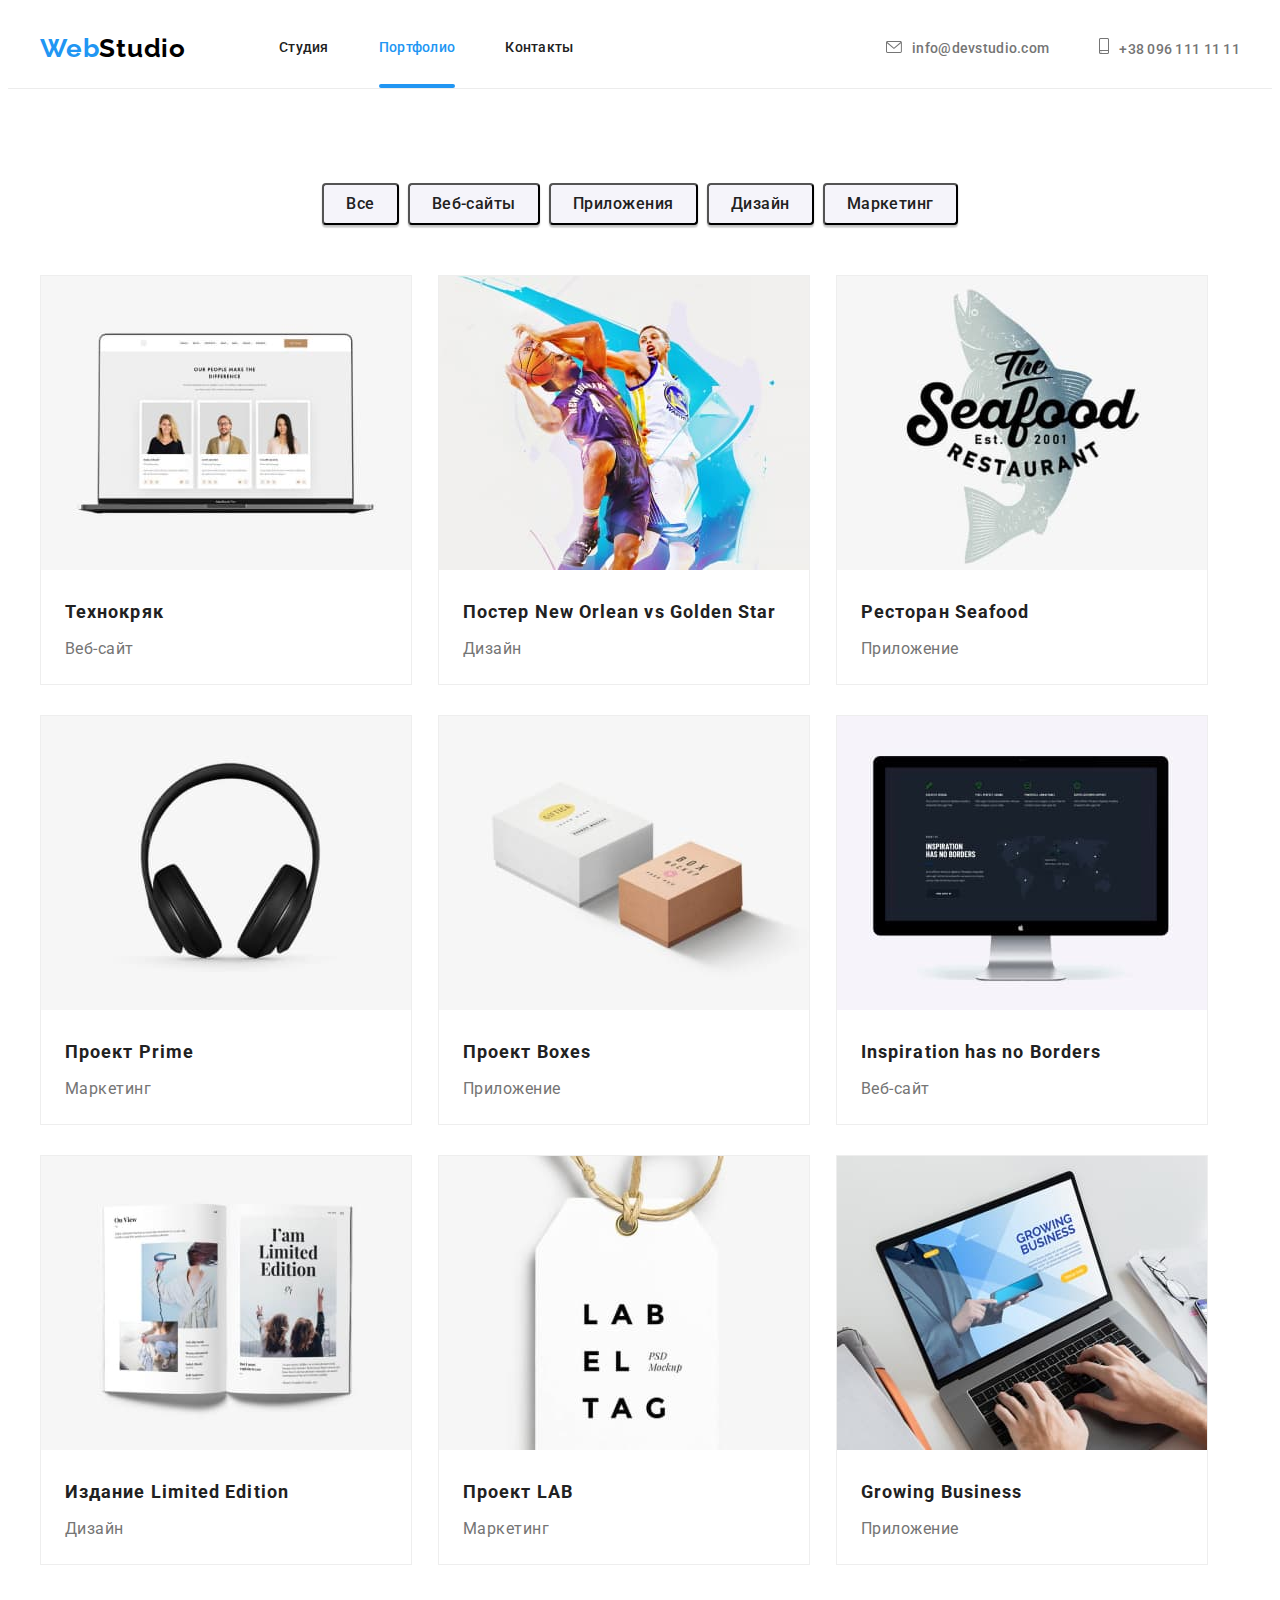
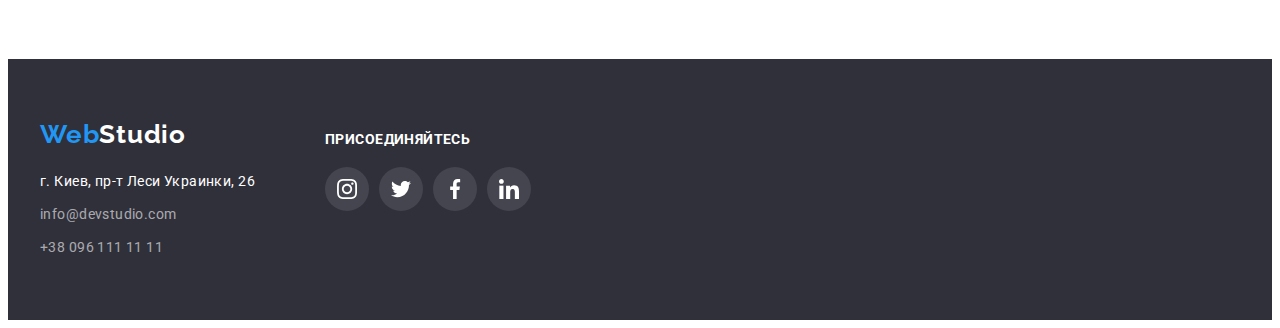
==== portfolio.html @ aafb4e02 "Add files via upload" ====
<!DOCTYPE html>
<html lang="ru">

<head>
    <meta charset="UTF-8">
    <meta http-equiv="X-UA-Compatible" content="IE=edge">
    <meta name="viewport" content="width=device-width, initial-scale=1.0">
    <title>portfolio</title>
    <link rel="stylesheet" href="https://cdnjs.cloudflare.com/ajax/libs/modern-normalize/1.1.0/modern-normalize.min.css"
    integrity="sha512-wpPYUAdjBVSE4KJnH1VR1HeZfpl1ub8YT/NKx4PuQ5NmX2tKuGu6U/JRp5y+Y8XG2tV+wKQpNHVUX03MfMFn9Q=="
    crossorigin="anonymous" referrerpolicy="no-referrer" 
    />
    <link rel="preconnect" href="https://fonts.googleapis.com">
    <link rel="preconnect" href="https://fonts.gstatic.com" crossorigin>
    <link
        href="https://fonts.googleapis.com/css2?family=Montserrat:wght@400;700&family=Raleway:wght@700&family=Roboto:wght@400;500;700;900&display=swap"
        rel="stylesheet">
    <link rel="stylesheet" href="./css/styles.css">
    <body>
        <header class="header">
            <div class="container">
                <a class="header-logo link" lang="en" href=""><span class="header-logo-second link" >Web</span>Studio</a>
                <nav class="header-navgation">
                    <ul class='first-header-list list'>
                        <li class="header-item"><a class="header-link-second link" href="./index.html">Студия</a></li>
                        <li class="header-item"><a class="header-link-first link" href="./portfolio.html">Портфолио</a></li>
                        <li class="header-item"><a class="header-link-second link" href="">Контакты</a></li>
                    </ul>
                </nav>
                    <ul class='second-header-list list'>
                        <li><a class="header-mail link" href="mailto:info@devstudio.com"><svg class="contacts-icon" width="16" height="12">
                                    <use href="./icons/telmail.svg#icon-envelope"></use>
                                </svg>info@devstudio.com</a></li>
                        <li><a class="header-tel link" href="tel:+380961111111"><svg class="contacts-icon" width="10" height="16">
                                    <use href="./icons/telmail.svg#icon-smartphone"></use>
                                </svg>+38 096 111 11 11</a></li>
                    </ul>
            </div>
        </header>
    <main class="portfolio-main">
        <section class="portfolio-section">
            <div class="container">
                <h1 class="visually-hidden">Портфолио</h1>
                <ul class="portfolio-first-list list">
                    <li class="portfolio-first-list-item"><button class="portfolio-first-list-button">Все</button></li>
                    <li class="portfolio-first-list-item"><button class="portfolio-first-list-button">Веб-сайты</button></li>
                    <li class="portfolio-first-list-item"><button class="portfolio-first-list-button">Приложения</button></li>
                    <li class="portfolio-first-list-item"><button class="portfolio-first-list-button">Дизайн</button></li>
                    <li class="portfolio-first-list-item"><button class="portfolio-first-list-button">Маркетинг</button></li>
                </ul>   
                <ul class="portfolio-second-main-list list">
                    <li class="portfolio-second-main-list-group">
                        <div class="portfolio-img-text-wrap">
                            <a href=""><img src="img/img1-0.jpg" alt="Технокряк" width="370"></a>
                            <p class="portfolio-img-text">Ресурс предлагает комплексные предложения с разным уровнем функционала и сервисов. Все
                                это позволит посетителю получить исчерпывающие сведения о компании или частном лице.</p>
                        </div>
                        <div class="portfolio-second-main-list-tt">
                            <h3 class="portfolio-list-text-first">Технокряк</h3>
                            <p class="portfolio-list-text-second">Веб-сайт</p>
                        </div>
                    <li class="portfolio-second-main-list-group">
                         <div class="portfolio-img-text-wrap">
                            <a href=""><img src="img/img1-1.jpg" alt="Постер New Orlean vs Golden Star" width="370"></a>
                            <p class="portfolio-img-text">Ресурс предлагает комплексные предложения с разным уровнем функционала и сервисов. Все
                                это позволит посетителю получить исчерпывающие сведения о компании или частном лице.</p>
                        </div>
                        <div class="portfolio-second-main-list-tt">
                            <h3 class="portfolio-list-text-first">Постер New Orlean vs Golden Star</h3>
                            <p class="portfolio-list-text-second">Дизайн</p>
                        </div>
                    </li>
                    <li class="portfolio-second-main-list-group">
                        <div class="portfolio-img-text-wrap">
                            <a href=""><img src="img/img1-2.jpg" alt="Ресторан Seafood" width="370"></a>
                            <p class="portfolio-img-text">Ресурс предлагает комплексные предложения с разным уровнем функционала и сервисов. Все
                                это позволит посетителю получить исчерпывающие сведения о компании или частном лице.</p>
                        </div>
                        <div class="portfolio-second-main-list-tt">
                            <h3 class="portfolio-list-text-first">Ресторан Seafood</h3>
                            <p class="portfolio-list-text-second">Приложение</p>
                        </div>
                    </li>
                    <li class="portfolio-second-main-list-group">
                        <div class="portfolio-img-text-wrap">
                            <a href=""><img src="img/img1-3.jpg" alt="Проект Prime" width="370"></a>
                            <p class="portfolio-img-text">Ресурс предлагает комплексные предложения с разным уровнем функционала и сервисов. Все
                                это позволит посетителю получить исчерпывающие сведения о компании или частном лице.</p>
                        </div>
                        <div class="portfolio-second-main-list-tt">
                            <h3 class="portfolio-list-text-first">Проект Prime</h3>
                            <p class="portfolio-list-text-second">Маркетинг</p>
                        </div>
                    </li>
                    <li class="portfolio-second-main-list-group">
                        <div class="portfolio-img-text-wrap">
                            <a href=""><img src="img/img1-4.jpg" alt="PПроект Boxes" width="370"></a>
                            <p class="portfolio-img-text">Ресурс предлагает комплексные предложения с разным уровнем функционала и сервисов. Все
                                это позволит посетителю получить исчерпывающие сведения о компании или частном лице.</p>
                        </div>
                        <div class="portfolio-second-main-list-tt">
                            <h3 class="portfolio-list-text-first">Проект Boxes</h3>
                            <p class="portfolio-list-text-second">Приложение</p>
                        </div>
                    </li>
                    <li class="portfolio-second-main-list-group">
                        <div class="portfolio-img-text-wrap">
                            <a href=""><img src="img/img1-5.jpg" alt="Inspiration has no Borders" width="370"></a>
                            <p class="portfolio-img-text">Ресурс предлагает комплексные предложения с разным уровнем функционала и сервисов. Все
                                это позволит посетителю получить исчерпывающие сведения о компании или частном лице.</p>
                        </div>
                        <div class="portfolio-second-main-list-tt">
                            <h3 class="portfolio-list-text-first">Inspiration has no Borders</h3>
                            <p class="portfolio-list-text-second">Веб-сайт</p>
                        </div>
                    </li>
                    <li class="portfolio-second-main-list-group">
                        <div class="portfolio-img-text-wrap">
                            <a href=""><img src="img/img1-6.jpg" alt="Издание Limited Edition" width="370"></a>
                            <p class="portfolio-img-text">Ресурс предлагает комплексные предложения с разным уровнем функционала и сервисов. Все
                                это позволит посетителю получить исчерпывающие сведения о компании или частном лице.</p>
                        </div>
                        <div class="portfolio-second-main-list-tt">
                            <h3 class="portfolio-list-text-first">Издание Limited Edition</h3>
                            <p class="portfolio-list-text-second">Дизайн</p>
                        </div>
                    </li>
                    <li class="portfolio-second-main-list-group">
                        <div class="portfolio-img-text-wrap">
                            <a href=""><img src="img/img1-7.jpg" alt="Проект LAB" width="370"></a>
                            <p class="portfolio-img-text">Ресурс предлагает комплексные предложения с разным уровнем функционала и сервисов. Все
                                это позволит посетителю получить исчерпывающие сведения о компании или частном лице.</p>
                        </div>
                        <div class="portfolio-second-main-list-tt">
                            <h3 class="portfolio-list-text-first">Проект LAB</h3>
                            <p class="portfolio-list-text-second">Маркетинг</p>
                        </div>
                    </li>
                    <li class="portfolio-second-main-list-group">
                        <div class="portfolio-img-text-wrap">
                            <a href=""><img src="img/img1-8.jpg" alt="Growing Business" width="370"></a>
                            <p class="portfolio-img-text">Ресурс предлагает комплексные предложения с разным уровнем функционала и сервисов. Все
                                это позволит посетителю получить исчерпывающие сведения о компании или частном лице.</p>
                        </div>
                        <div class="portfolio-second-main-list-tt">
                            <h3 class="portfolio-list-text-first">Growing Business</h3>
                            <p class="portfolio-list-text-second">Приложение</p>
                        </div>
                    </li>
                </ul>
            </div>
        </section>
    </main>
    <footer class="footer">
        <div class="container">
            <div class="fottet-block">
                <div class="footer-logo-soc-item">
                    <a class="footer-logo link" lang="en" href=""><span class="footer-logo-second link">Web</span>Studio</a>
                    <address class="footer-address">г. Киев, пр-т Леси Украинки, 26</address>
                    <ul class="footer-list list">
                        <li class="footer-mail-item"><a class="footer-mail-link link"
                                href="mailto:info@devstudio.com">info@devstudio.com</a></li>
                        <li class="footer-tel-item"><a class="footer-tel-link link" href="tel:+380961111111">+38 096 111 11
                                11</a></li>
                    </ul>
                </div>
                <div class="fotter-address-soclist">
                    <p class="footer-logo-soc-text">присоединяйтесь</p>
                    <ul class="fotter-soc-list list">
                        <li class="fotter-soc-list-item">
                            <a href="" class="fotter-soc-list-link">
                                <svg class="fotter-soc-icon" width="20" height="20">
                                    <use href="./icons/symbol-defs.svg#icon-instagram"></use>
                                </svg>
                            </a>
                        </li>
                        <li class="fotter-soc-list-item">
                            <a href="" class="fotter-soc-list-link">
                                <svg class="fotter-soc-icon" width="20" height="20">
                                    <use href="./icons/symbol-defs.svg#icon-twitter"></use>
                                </svg>
                            </a>
                        </li>
                        <li class="fotter-soc-list-item">
                            <a href="" class="fotter-soc-list-link">
                                <svg class="fotter-soc-icon" width="20" height="20">
                                    <use href="./icons/symbol-defs.svg#icon-facebook"></use>
                                </svg>
    
                            </a>
                        </li>
                        <li class="fotter-soc-list-item">
                            <a href="" class="fotter-soc-list-link">
                                <svg class="fotter-soc-icon" width="20" height="20">
                                    <use href="./icons/symbol-defs.svg#icon-linkedin"></use>
                                </svg>
                            </a>
                        </li>
                    </ul>
                </div>
            </div>
    
        </div>
    </footer>
</body>

</html>
---- css/styles.css ----
:root {
    --header-color-first: #757575;
    --header-color-second: #2196F3;
    --header-color-third: #212121;
    --title-color-first: #757575;
    --title-color-second: #FFFFFF;
    --main-btn-color: #2196F3;
    --main-btn-title-color: #FFFFFF;
    --main-title-color-first: #212121;
    --main-title-color-second: #757575;
}

body {
    font-family: roboto, Tahoma, sans-serif;
}
p,
h1,
h2,
h3,
h4,
h5,
h6 {
    margin: 0;
}
ul,
ol {
    padding-left: 0;
    margin: 0;
}
button {
    cursor: pointer;
}

.link {
    text-decoration: none;
}

.list {
    list-style: none;
}
.container {
    width: 1200px;
    padding-left: 15px;
    padding-right: 15px;
    margin: 0 auto;
}

/* ---------------------------header------------------------------- */
.header {
    background: #FFFFFF;
    border-bottom: 1px solid #ECECEC;
}

.header-logo {
    font-family:'Raleway',Tahoma, sans-serif;
    font-weight: 700;
    font-size: 26px;
    line-height: 1.19;
    letter-spacing: 0.03em;
    color:#000000;
    margin-right: 93px;
   }

.header-logo-second {
    font-family:'Raleway',Tahoma, sans-serif;
    font-weight: 700;
    font-size: 26px;
    line-height: 1.19;
    letter-spacing: 0.03em;
    color:var(--header-color-second)
}
.first-header-list {
    display: flex;
}

.second-header-list {
    display: flex;
    align-items: center;
    margin-left: auto;
}

.header .container {
    display: flex;
    align-items: center;
}

.header-link-first {
    font-weight: 500;
    font-size: 14px;
    line-height: 1.14;
    letter-spacing: 0.02em;
    color: var(--header-color-second);
    display: block;
    padding-bottom: 32px;
    padding-top: 32px;
    position: relative;
}

.header-link-first::after{
    content: "";
    width: 100%;
    height: 4px;
    background: #2196F3;
    border-radius: 2px;
    display: block;
    bottom: 0;
    position: absolute;
    
}

.header-link-second {
    font-weight: 500;
    font-size: 14px;
    line-height: 1.14;
    letter-spacing: 0.02em;
    display: block;
    padding-bottom: 32px;
    padding-top: 32px;
    color: var(--header-color-third);
    transition: color 250ms cubic-bezier(0.4, 0, 0.2, 1);
}

.header-item:not(:last-child) {
    margin-right: 50px;
}

.header-link-second:hover {
    color: var(--header-color-second)
}

.header-link-second:focus {
    color: var(--header-color-second)
}

.header-mail {
    font-weight: 500;
    font-size: 14px;
    line-height: 1.14;
    letter-spacing: 0.02em;
    color: var(--header-color-first);
    transition: color 250ms cubic-bezier(0.4, 0, 0.2, 1);
}
.header-mail:hover {
    color:var(--header-color-second)
}
.header-mail:focus {
    color:var(--header-color-second)
}
.header-tel {
    font-weight: 500;
    font-size: 14px;
    line-height: 1.14;
    letter-spacing: 0.02em;
    color: var(--header-color-first);
    margin-left: 50px;
    transition: color 250ms cubic-bezier(0.4, 0, 0.2, 1);
}
.contacts-icon{
    fill: currentColor;
    margin-right: 10px;
    align-items: center;
    
}
.header-tel:hover {
    color: var(--header-color-second)
}

.header-tel:focus {
    color: var(--header-color-second)
}
/* ---------------------------main------------------------------- */

.first-main-title {
    font-weight: 900;
    font-size: 44px;
    line-height: 1.36;
    text-align: center;
    letter-spacing: 0.06em;
    color: var(--title-color-second);
    margin-bottom: 30px;
}

.first-main-section {
    padding-top: 200px;
    padding-bottom: 200px;
    width: 1600px;
    height: 600px;
    margin:0 auto;
    background-size: cover;
    max-width: 1600px;
    background-color: rgba(47, 48, 58, 0.4);
    background-image:linear-gradient(
    rgba(47, 48, 58, 0.4), 
    rgba(47, 48, 58, 0.4)), 
    url(../img/herobg.jpg);
    background-position:center;
    background-repeat: no-repeat;
    

}
.first-main-section .container{
    text-align: center;
}
.first-main-button {
    background-color: var(--main-btn-color);
    font-weight: 700;
    font-size: 16px;
    line-height: 1.88;   
    text-align: center;
    letter-spacing: 0.06em;
    color: var(--main-btn-title-color);
    padding: 10px 32px;
    box-shadow: 0px 4px 4px rgba(0, 0, 0, 0.15);
    border-radius: 4px;
    transition: background-color 250ms cubic-bezier(0.4, 0, 0.2, 1);
    }

.first-main-button:hover {
    background-color: #188CE8;
}
.first-main-button:focus {
    background-color: #188CE8;
}
.second-main-section {
    padding-top: 94px;
    padding-bottom: 94px;
}

.second-main-list {
    display: flex;
    justify-content: space-between;
}

.second-main-item{
    width: 270px;
    height: 120px;
    background: #F5F4FA;
    border-radius: 4px;
    display:flex;
    justify-content: center;
    align-items: center;
    margin-bottom: 30px;
}
.second-main-list-title {
    font-weight: 700;
    font-size: 14px;
    line-height: 1.14;
    letter-spacing: 0.03em;
    color: var(--main-title-color-first);
    margin-bottom: 10px;
}

.second-main-list-text {
    font-size: 14px;
    line-height: 1.71;
    letter-spacing: 0.03em;
    color: var(--main-title-color-second);
    max-width: 270px;
}

.third-main-section{
padding-bottom: 94px;
}
.third-main-list{
    display: flex;
    }

.third-main-list-title:not(:last-child) {
    margin-right: 30px;
}

.third-main-title {
    font-weight: 700;
    font-size: 36px;
    line-height: 1.16;
    text-align: center;
    letter-spacing: 0.03em;
    color: var(--main-title-color-first);
    margin-bottom: 50px;
}
.third-main-list-title-img{
    display: flex;
}
.third-main-img-text{
    position: relative;
}

.third-main-list-title-text{
position: absolute;
width: 370px;
height: 70px;
font-weight: 700;
font-size: 14px;
bottom:0;
line-height: 1.14;
display: flex;
align-items: center;
justify-content: center;
letter-spacing: 0.03em;
text-transform: uppercase;
color: #FFFFFF;
background: rgba(47, 48, 58, 0.8);
}
.fourth-main-section {
    background: #F5F4FA;
    padding-top: 94px;
    padding-bottom: 94px;

}

.fourth-main-title {
    font-weight: 700;
    font-size: 36px;
    line-height: 1.16;
    text-align: center;
    letter-spacing: 0.03em;
    color: var(--main-title-color-first);
    margin-bottom: 50px
}

.fourth-main-list {
    display: flex
}

.fourth-main-list-block {
    width: 270px;
    background: #FFFFFF;
    box-shadow: 0px 1px 3px rgba(0, 0, 0, 0.12),
    0px 1px 1px rgba(0, 0, 0, 0.14),
    0px 2px 1px rgba(0, 0, 0, 0.2);
    border-radius: 0px 0px 4px 4px;
}
.fourth-main-list-block:not(:last-child) {
    margin-right: 30px;
}

.fourth-main-list-tt{
    padding-top: 30px;
    padding-bottom: 30px;
}
.fourth-main-list-title {
    font-weight: 500;
    font-size: 16px;
    line-height: 1.18;
    text-align: center;
    letter-spacing: 0.03em;
    color: var(--main-title-color-first);
    margin-bottom: 10px;
    
}

.fourth-main-list-text {
    font-size: 16px;
    line-height: 1.18;
    letter-spacing: 0.03em;
    text-align: center;
    color: var(--main-title-color-second);
    margin-bottom: 16px;
}
.fourth-main-soc-list-link{
    width: 44px;
    height: 44px;
    background-color:#FFFFFF;
    border-radius: 50%;
    display:flex;
    justify-content: center;
    align-items: center;
    color: #AFB1B8;
    transition: color 250ms cubic-bezier(0.4, 0, 0.2, 1),
    background-color 250ms cubic-bezier(0.4, 0, 0.2, 1);
}

.fourth-main-soc-icon{
    fill: currentColor;
}

.fourth-main-soc-list-link:hover{
    background-color: #2196F3;
    color: #FFFFFF;
}

.fourth-main-soc-list-link:focus {
    background-color: #2196F3;
    color: #FFFFFF;
}
.fourth-main-soc-list{
    display: flex;
    justify-content: center;
}
.fourth-main-soc-list-item + .fourth-main-soc-list-item{
    margin-left: 10px;
}
.fifth-main-section{
    padding-top: 94px;
    padding-bottom: 94px;
}
.fifth-main-title{
    font-size: 36px;
    line-height: 42px;
    text-align: center;
    letter-spacing: 0.03em;
    color: #212121;
    margin-bottom: 50px;
}
.fifth-main-list{
    display: flex;
}

.fifth-main-list-item +.fifth-main-list-item{
    margin-left: 30px;
}
.fifth-main-list-link{
    width: 170px;
    height: 92px;
    border: 1px solid #AFB1B8;
    box-sizing: border-box;
    border-radius: 4px;
    fill: #AFB1B8;
    display:flex;
    justify-content: center;
    align-items: center;
    transition: fill 250ms cubic-bezier(0.4, 0, 0.2, 1),
    border 250ms cubic-bezier(0.4, 0, 0.2, 1);
}
.fifth-main-list-link:hover{
    fill: #2196F3;
    border: 1px solid #2196F3;
}
.fifth-main-list-link:focus {
    fill: #2196F3;
    border: 1px solid #2196F3;
}


.fifth-main-icon{
    fill: currentFill;
}

/* ---------------------------footer------------------------------- */
.footer {
    background-color: #2F303A;
    padding-top: 60px;
    padding-bottom: 60px;
}
.footer-logo {
    font-family:'Raleway', Tahoma, sans-serif;
    font-weight: 700;
    font-size: 26px;
    line-height: 1.19;
    letter-spacing: 0.03em;
    color:var(--title-color-second)
}

.footer-logo-second {
    font-family:'Raleway', Tahoma, sans-serif;
    font-weight: 700;
    font-size: 26px;
    line-height: 1.19;
    letter-spacing: 0.03em;
    color:var(--header-color-second)
}

.footer-logo-soc-text{
    font-weight: 700;
    font-size: 14px;
    line-height: 16px;
    letter-spacing: 0.03em;
    text-transform: uppercase;
    color: #FFFFFF;
    margin-bottom: 20px;
}

.footer-address {
    font-style: normal;
    font-size: 14px;
    line-height: 1.71;
    letter-spacing: 0.03em;
    color:var(--title-color-second);
    margin-top: 20px;
    margin-bottom: 9px;
}
.fotter-address-soclist{
    margin-left: 70px;
    margin-top: 12px;
    
}
.fottet-block{
    display: flex;
}
 

.fotter-soc-list-link {
    width: 44px;
    height: 44px;
    background-color:rgba(255, 255, 255, 0.1);
    font-weight: 700;
    font-size: 14px;
    line-height: 16px;
    letter-spacing: 0.03em;
    text-transform: uppercase;
    color: #FFFFFF;
    border-radius: 50%;
    display: flex;
    justify-content: center;
    align-items: center;
    transition: color 250ms cubic-bezier(0.4, 0, 0.2, 1),
    background-color 250ms cubic-bezier(0.4, 0, 0.2, 1);
}

.fotter-soc-icon {
    fill: currentColor;
}

.fotter-soc-list-link:hover {
    background-color: #2196F3;
    color: #FFFFFF;
}

.fotter-soc-list-link:focus {
    background-color: #2196F3;
    color: #FFFFFF;
}

.fotter-soc-list {
    display: flex;
    justify-content: center;
}

.fotter-soc-list-item +.fotter-soc-list-item {
    margin-left: 10px;
}

.footer-mail-link {
    font-size: 14px;
    line-height: 1.71;
    letter-spacing: 0.03em;
    color: rgba(255, 255, 255, 0.6);
    margin-bottom: 9px;
    transition: color 250ms cubic-bezier(0.4, 0, 0.2, 1);
}
.footer-mail-item{
    margin-bottom: 9px;
}
.footer-mail-link:hover {
    color: var(--title-color-second)
}
.footer-mail-link:focus {
    color: var(--title-color-second)
}
.footer-tel-link {
    font-size: 14px;
    line-height: 1.71;
    letter-spacing: 0.03em;
    color: rgba(255, 255, 255, 0.6);
    transition: color 250ms cubic-bezier(0.4, 0, 0.2, 1);
    
}
.footer-tel-link:hover {
    color: var(--title-color-second)
}

.footer-tel-link:focus {
    color: var(--title-color-second)
}
/* ---------------------------modal-window------------------------------- */
.backdrop{
    position: fixed;
    top: 0;
    width: 100%;
    height: 100%;
    background: rgba(0, 0, 0, 0.2);
    border: 1px solid #000000;
    box-sizing: border-box;
    box-shadow: 0px 4px 4px rgba(0, 0, 0, 0.25);
    transition: visibility 15000ms cubic-bezier(0.4, 0, 0.2, 1), 
    opacity 1500ms cubic-bezier(0.4, 0, 0.2, 1);
    
}
.modal{
    width: 528px;
    height: 581px;
    background: #FFFFFF;
    position: absolute;
    top: 50%;
    left: 50%;
    transform: translate(-50%, -50%) scale(1) rotate(0deg);
    
}

.backdrop.is-hidden .modal{
    transform: scale(0.5) rotate(290deg);
}
.modal-btn{
    position: absolute;
    width: 30px;
    height: 30px;
    left: 490px;
    top: 8px;
    border-radius: 50%;
    background: #FFFFFF;
    border: 1px solid rgba(0, 0, 0, 0.1);
    box-sizing: border-box;
    display: flex;
    align-items: center;
    justify-content: center;
}
.is-hidden{
    opacity: 0;
    pointer-events: none;
    visibility: hidden;
}
/* ---------------------------portfolio------------------------------- */
.portfolio-section {
    padding-top: 94px;
    padding-bottom: 94px;
}

.portfolio-first-list {
    margin-bottom: 50px;
}
.portfolio-first-list {
    display: flex;
    justify-content: center;
}

.portfolio-first-list-item:not(:last-child) {
    margin-right: 9px;
}

.portfolio-first-list-button {
    font-family: roboto, Tahoma, sans-serif;
    background-color: #F5F4FA;
    font-weight: 500;
    font-size: 16px;
    line-height: 1.62;
    text-align: center;
    letter-spacing: 0.03em;
    color: #212121;
    padding: 6px 22px; 
    box-shadow: 0px 3px 1px rgba(0, 0, 0, 0.1),
    0px 1px 2px rgba(0, 0, 0, 0.08),
    0px 2px 2px rgba(0, 0, 0, 0.12);
    border-radius: 4px;
    transition: color 250ms cubic-bezier(0.4, 0, 0.2, 1),
    background-color 250ms cubic-bezier(0.4, 0, 0.2, 1);
}

.portfolio-first-list-button:hover {
    background-color:var(--main-btn-color);
    color: var(--main-btn-title-color);
}

.portfolio-first-list-button:focus {
    background-color: var(--main-btn-color);
    color: var(--main-btn-title-color);
}

.portfolio-second-main-list{
    display: flex;
    flex-wrap: wrap
}

.portfolio-second-main-list-group:not(:nth-last-child(-n+3)){
    margin-bottom: 30px;
}

.portfolio-second-main-list-group:not(:nth-last-child(3n+1)){
    margin-right: 26px;
}

.portfolio-second-main-list-group {
    background: #FFFFFF;
    border: 1px solid #EEEEEE;
    box-sizing: border-box;
    transition: color 250ms cubic-bezier(0.4, 0, 0.2, 1);
}
.portfolio-second-main-list-group:hover{
    box-shadow: 0px 1px 1px rgba(0, 0, 0, 0.12),
    0px 4px 4px rgba(0, 0, 0, 0.06),
    1px 4px 6px rgba(0, 0, 0, 0.16);
}
.portfolio-second-main-list-group:focus {
    box-shadow: 0px 1px 1px rgba(0, 0, 0, 0.12),
        0px 4px 4px rgba(0, 0, 0, 0.06),
        1px 4px 6px rgba(0, 0, 0, 0.16);
}
.portfolio-img-text-wrap{
    position: relative;
    overflow: hidden;

}
.portfolio-img-text{
    position: absolute;
    font-style: normal;
    font-weight: 400;
    font-size: 18px;
    line-height: 1.56;
    letter-spacing: 0.03em;
    color: #FFFFFF;
    background: rgba(33, 150, 243, 0.9);
    height: 100%;
    top: 0;
    padding: 63px 24px;
    transform: translateY(100%);
    transition: transform 250ms cubic-bezier(0.4, 0, 0.2, 1);

}
.portfolio-second-main-list-group:hover .portfolio-img-text{
    transform: translateY(0%);
}
.portfolio-list-text-first {
    font-weight: 700;
    font-size: 18px;
    line-height: 2;
    letter-spacing: 0.06em;
    color: var(--main-title-color-first);
    margin-bottom: 4px;
}

.portfolio-list-text-second {
    font-size: 16px;
    line-height: 1.88;
    letter-spacing: 0.03em;
    color: var(--main-title-color-second)
}
.portfolio-second-main-list-tt{
    padding: 20px 24px
}

.portfolio-second-main-list-group {
    background: #FFFFFF;
}

.visually-hidden {
display: none;
}
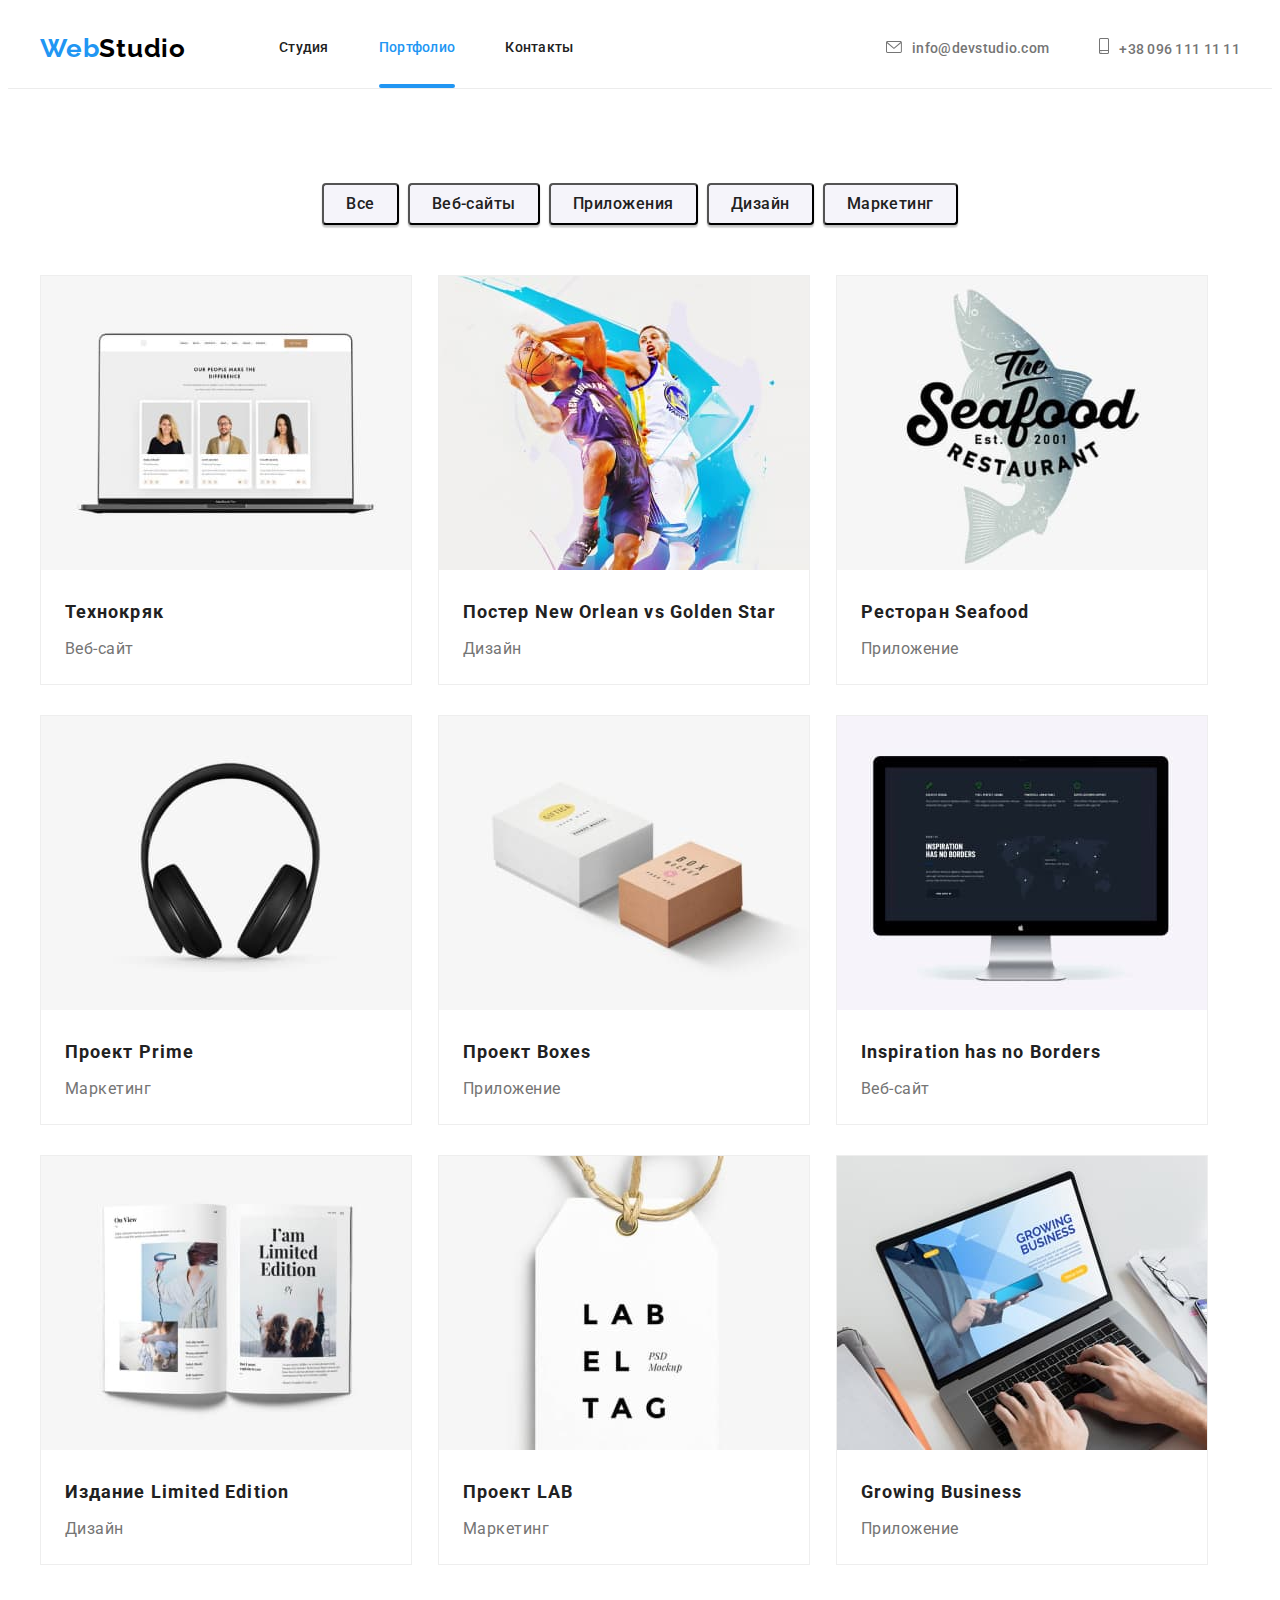
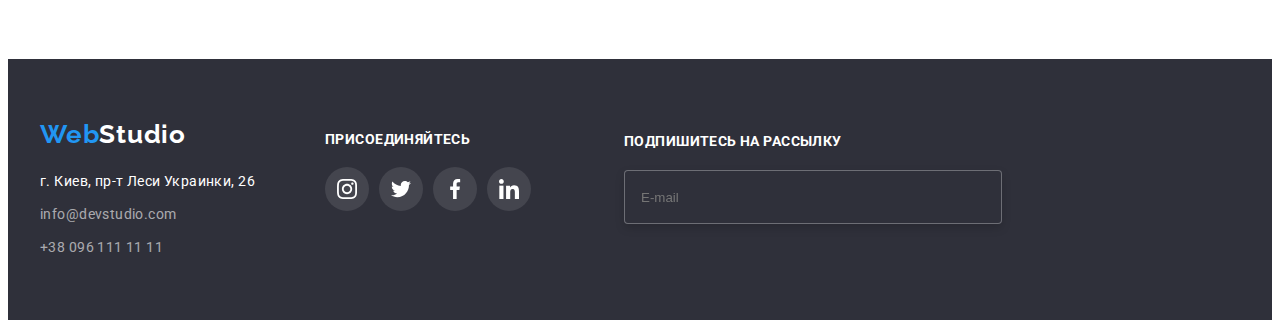
==== commit b0439837: "09.05.2022" ====
--- a/portfolio.html
+++ b/portfolio.html
@@ -29,10 +29,10 @@
                 </nav>
                     <ul class='second-header-list list'>
                         <li><a class="header-mail link" href="mailto:info@devstudio.com"><svg class="contacts-icon" width="16" height="12">
-                                    <use href="./icons/telmail.svg#icon-envelope"></use>
+                                    <use href="./icons/symbol-defs.svg#icon-envelope"></use>
                                 </svg>info@devstudio.com</a></li>
                         <li><a class="header-tel link" href="tel:+380961111111"><svg class="contacts-icon" width="10" height="16">
-                                    <use href="./icons/telmail.svg#icon-smartphone"></use>
+                                    <use href="./icons/symbol-defs.svg#icon-smartphone"></use>
                                 </svg>+38 096 111 11 11</a></li>
                     </ul>
             </div>
@@ -198,6 +198,19 @@
                         </li>
                     </ul>
                 </div>
+                <div class="footer-input-group">
+                    <form>
+                        <div class="foter-input-wrap">
+                            <label for="footer-input" class="footer-input-label">Подпишитесь на рассылку</label>
+                            <input type="email" class="footer-input" name="footer-input" id="footer-input" placeholder="E-mail">
+                        </div>
+                        <button tape="submint" class="footer-submint-btn">Подписаться<span><svg class="send-icon" width="24"
+                                    height="24">
+                                    <use href="./icons/symbol-defs.svg#icon-send"></use>
+                                </svg></span></button>
+                    </form>
+                
+                </div>
             </div>
     
         </div>
--- a/css/styles.css
+++ b/css/styles.css
@@ -441,6 +441,7 @@
     background-color: #2F303A;
     padding-top: 60px;
     padding-bottom: 60px;
+    position: relative;
 }
 .footer-logo {
     font-family:'Raleway', Tahoma, sans-serif;
@@ -562,6 +563,55 @@
 .footer-tel-link:focus {
     color: var(--title-color-second)
 }
+.foter-input-wrap{
+    width: 358px;
+    height: 100%;
+    margin-left: 93px;
+    margin-top: 12px;  
+}
+
+.footer-input-label{
+    font-weight: 700;
+    font-size: 14px;
+    line-height: 16px;
+    letter-spacing: 0.03em;
+    text-transform: uppercase;
+    color: #FFFFFF;
+}
+.footer-input{
+    width: 358px;
+    height: 50px;
+    margin-top: 20px;
+    padding-left: 16px;
+    background-color: #2F303A;
+    color: rgba(255, 255, 255, 0.6);
+    border: 1px solid rgba(255, 255, 255, 0.3);
+    filter: drop-shadow(0px 4px 4px rgba(0, 0, 0, 0.15));
+    border-radius: 4px;
+}
+.footer-submint-btn{
+    font-weight: 700;
+    font-size: 16px;
+    line-height: 1.88;
+    letter-spacing: 0.06em;
+    color: #FFFFFF;
+    padding-right: 40px;
+    width: 200px;
+    height: 50px;
+    background: #2196F3;
+    box-shadow: 0px 4px 4px rgba(0, 0, 0, 0.15);
+    border-radius: 4px;
+    position: absolute;
+    left: 1425px;
+    top: 110px;
+}
+.send-icon{
+    fill:  #FFFFFF;
+    position: absolute;
+    left: 148px;
+    top: 13px;
+}
+
 /* ---------------------------modal-window------------------------------- */
 .backdrop{
     position: fixed;
@@ -581,28 +631,158 @@
     height: 581px;
     background: #FFFFFF;
     position: absolute;
+    padding: 40px;
     top: 50%;
     left: 50%;
     transform: translate(-50%, -50%) scale(1) rotate(0deg);
+
     
 }
 
 .backdrop.is-hidden .modal{
     transform: scale(0.5) rotate(290deg);
 }
-.modal-btn{
+.modal-close-btn{
     position: absolute;
     width: 30px;
     height: 30px;
     left: 490px;
     top: 8px;
+    fill: #2196F3;
     border-radius: 50%;
     background: #FFFFFF;
     border: 1px solid rgba(0, 0, 0, 0.1);
     box-sizing: border-box;
     display: flex;
     align-items: center;
+
+   
+}
+.modal-title{
+    font-weight: 700;
+    font-size: 20px;
+    line-height: 1.15;
+    text-align: center;
+    letter-spacing: 0.03em;
+    color: #212121;
+}
+.modal-field{
+    margin-bottom: 10px;
+}
+.modal-text-field{
+    margin-left: 14px;
+}
+.modal-input{
+    width: 100%;
+    height: 40px;
+    padding-left: 30px;
+    margin-top: 4px;
+    border: 1px solid rgba(33, 33, 33, 0.2);
+    border-radius: 4px;
+    outline: none;
+    transition: border-color 250ms cubic-bezier(0.4, 0, 0.2, 1),
+    fill 250ms cubic-bezier(0.4, 0, 0.2, 1);
+}
+.modal-input:focus{
+    border-color: #2196F3;
+}
+.modal-input:focus + .input-icon{
+    fill: #2196F3;
+}
+.modal-imput-wrap{
+    position: relative;
+}
+.input-icon{
+    position: absolute;
+    left: 10px;
+    top: 50%;
+    transform: translateY(-50%);
+   
+}
+
+.modal-text {
+    width: 100%;
+    height: 120px;
+    padding: 12px 16px;
+    margin-top: 4px;
+    border: 1px solid rgba(33, 33, 33, 0.2);
+    border-radius: 4px;
+    resize: none;
+    outline: none;
+}
+.modal-text:focus{
+    border-color: #2196F3;
+}
+.modal-text::placeholder{
+    font-weight: 400;
+    font-size: 14px;
+    line-height: 1.14;
+    letter-spacing: 0.01em;
+    color: rgba(117, 117, 117, 0.5);
+}
+
+.modal-label{
+    font-weight: 400;
+    font-size: 12px;
+    line-height: 1.16; 
+    letter-spacing: 0.01em;
+    color: #757575;
+}
+.check-text{
+    font-style: normal;
+    font-weight: 400;
+    font-size: 14px;
+    line-height: 1.71;
+    letter-spacing: 0.03em;
+    color: #757575;
+    align-items: center;
+    display: flex;
+}
+.check-text span{
+    width: 16px;
+    height: 15px;
+    border: 2px solid #000000;
+    border-radius: 3px;
+    margin-right: 5px;
+    display: flex;
+    align-items: center;
     justify-content: center;
+}
+.check-icon{
+    fill: transparent;
+
+}
+.input-check:checked+.check-text span {
+    background-color: #2196F3;
+    border: none;
+}
+.input-check:checked + .check-text .check-icon{
+    fill: #FFFFFF;   
+}
+
+.check-lic-link{
+    font-weight: 400;
+    font-size: 14px;
+    line-height: 1.71;
+    margin-left: 2px;
+    letter-spacing: 0.03em;
+    text-decoration-line: underline;
+    color: #2196F3;
+}
+.modal-submint-btn{
+    width: 200px;
+    height: 50px;
+    font-size: 16px;
+    line-height: 1.88;
+    align-items: center;
+    text-align: center;
+    letter-spacing: 0.06em;
+    color: #FFFFFF;
+    margin-top: 30px;
+    margin-left: 124px;
+    background: #188CE8;
+    box-shadow: 0px 4px 4px rgba(0, 0, 0, 0.15);
+    border-radius: 4px;
 }
 .is-hidden{
     opacity: 0;
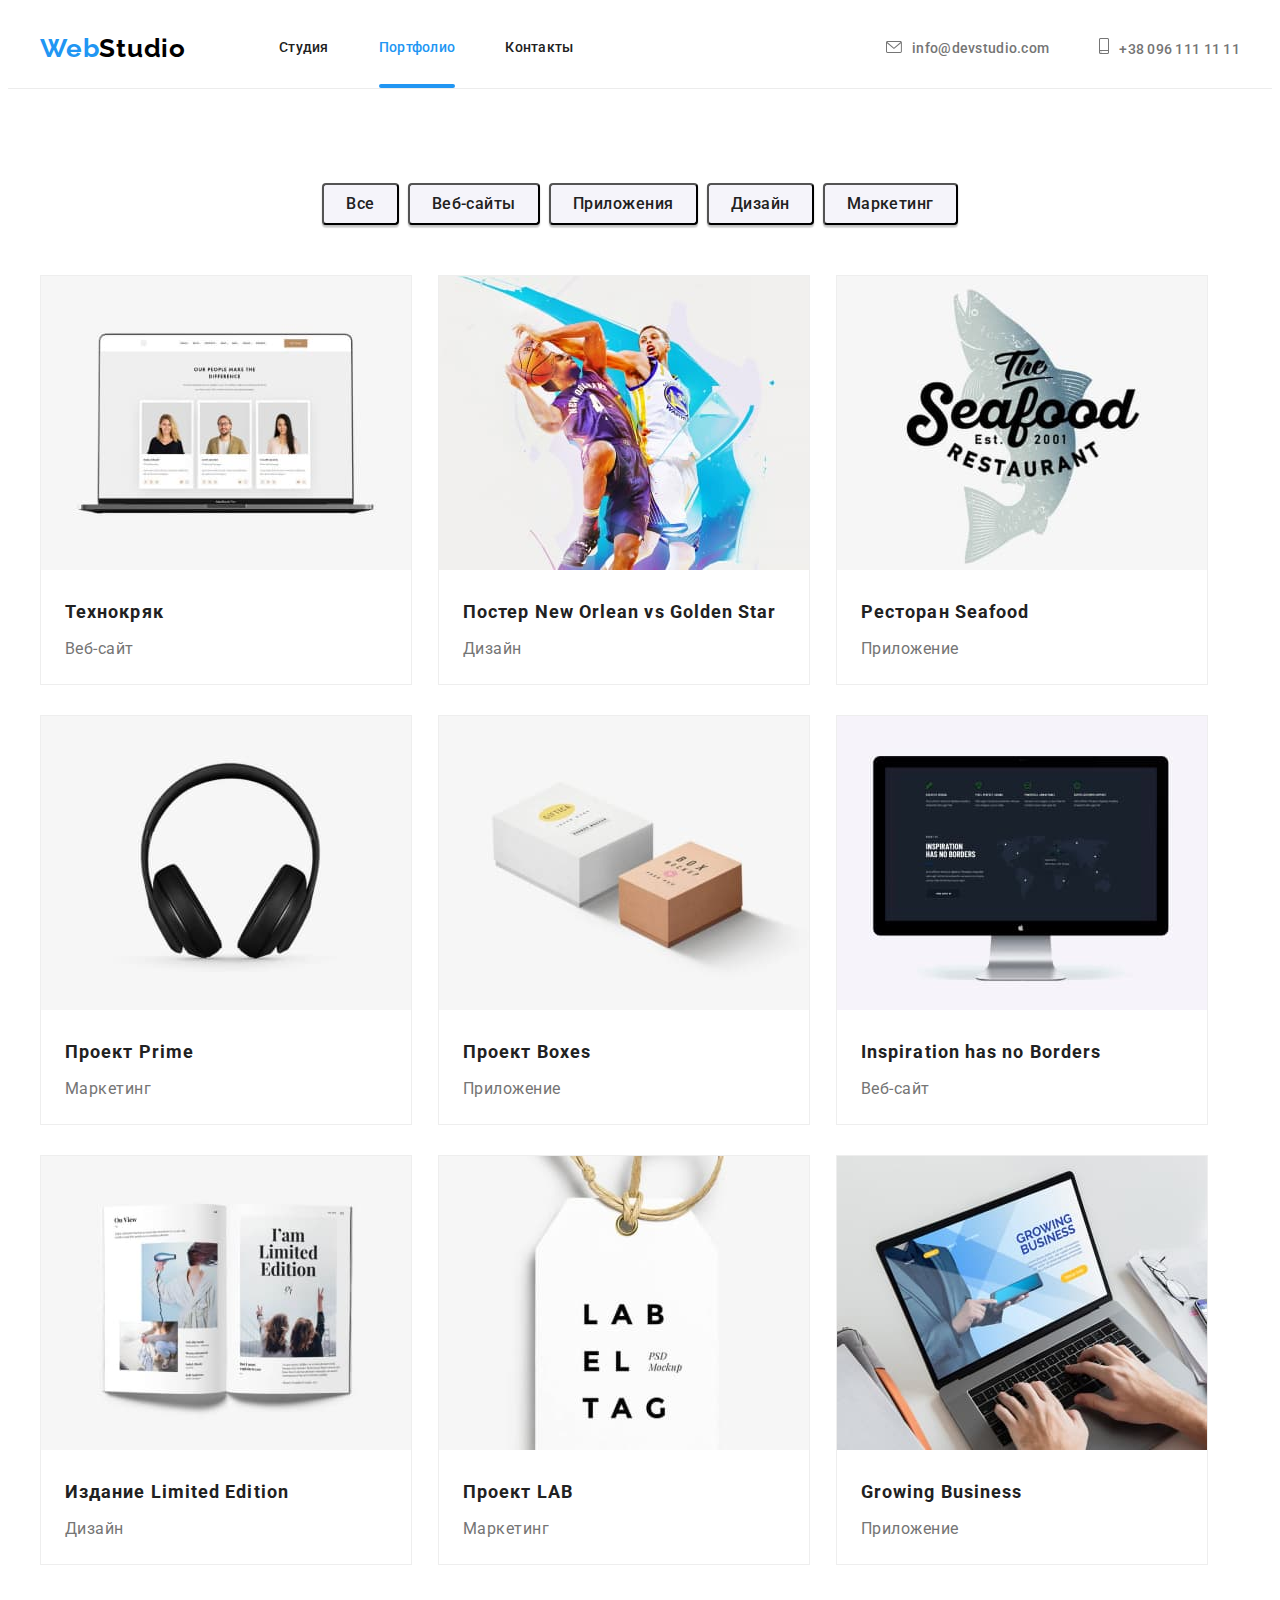
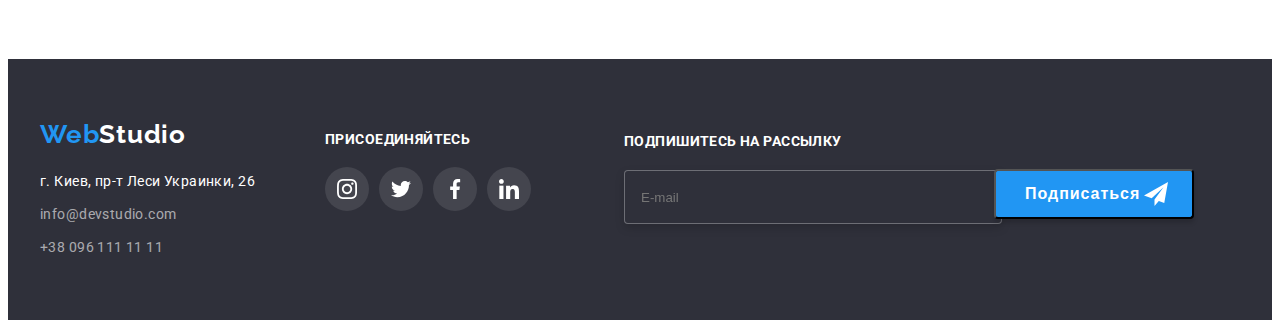
==== commit aeccc6d4: "09.05.22" ====
--- a/portfolio.html
+++ b/portfolio.html
@@ -198,20 +198,24 @@
                         </li>
                     </ul>
                 </div>
-                <div class="footer-input-group">
+           
+                
                     <form>
-                        <div class="foter-input-wrap">
-                            <label for="footer-input" class="footer-input-label">Подпишитесь на рассылку</label>
-                            <input type="email" class="footer-input" name="footer-input" id="footer-input" placeholder="E-mail">
-                        </div>
-                        <button tape="submint" class="footer-submint-btn">Подписаться<span><svg class="send-icon" width="24"
-                                    height="24">
-                                    <use href="./icons/symbol-defs.svg#icon-send"></use>
-                                </svg></span></button>
+                        <div class="footer-input-group">
+                            <div class="foter-input-wrap">
+                                <label for="footer-input" class="footer-input-label">Подпишитесь на рассылку</label>
+                                <input type="email" class="footer-input" name="footer-input" id="footer-input" placeholder="E-mail">
+                            </div>
+                            <div class="footer-submint-btn-wrap">
+                                <button tape="submint" class="footer-submint-btn">Подписаться<span><svg class="send-icon" width="24"
+                                        height="24">
+                                        <use href="./icons/symbol-defs.svg#icon-send"></use>
+                                    </svg></span></button>
+                            </div>
+                        </div>
                     </form>
-                
-                </div>
-            </div>
+             </div>
+            
     
         </div>
     </footer>
--- a/css/styles.css
+++ b/css/styles.css
@@ -441,7 +441,6 @@
     background-color: #2F303A;
     padding-top: 60px;
     padding-bottom: 60px;
-    position: relative;
 }
 .footer-logo {
     font-family:'Raleway', Tahoma, sans-serif;
@@ -562,6 +561,11 @@
 
 .footer-tel-link:focus {
     color: var(--title-color-second)
+}
+.footer-input-group{
+    display: flex;
+   
+
 }
 .foter-input-wrap{
     width: 358px;
@@ -589,27 +593,34 @@
     filter: drop-shadow(0px 4px 4px rgba(0, 0, 0, 0.15));
     border-radius: 4px;
 }
+    
+.footer-submint-btn-wrap{
+    margin-top: 50px;
+    margin-left: 12px;
+}
+
 .footer-submint-btn{
     font-weight: 700;
     font-size: 16px;
     line-height: 1.88;
     letter-spacing: 0.06em;
     color: #FFFFFF;
-    padding-right: 40px;
     width: 200px;
     height: 50px;
+    text-align: left;
+    padding-left: 29px;
     background: #2196F3;
     box-shadow: 0px 4px 4px rgba(0, 0, 0, 0.15);
     border-radius: 4px;
-    position: absolute;
-    left: 1425px;
-    top: 110px;
+    position: relative;
 }
 .send-icon{
     fill:  #FFFFFF;
     position: absolute;
     left: 148px;
-    top: 13px;
+    top: 50%;
+    transform: translateY(-50%);
+    
 }
 
 /* ---------------------------modal-window------------------------------- */
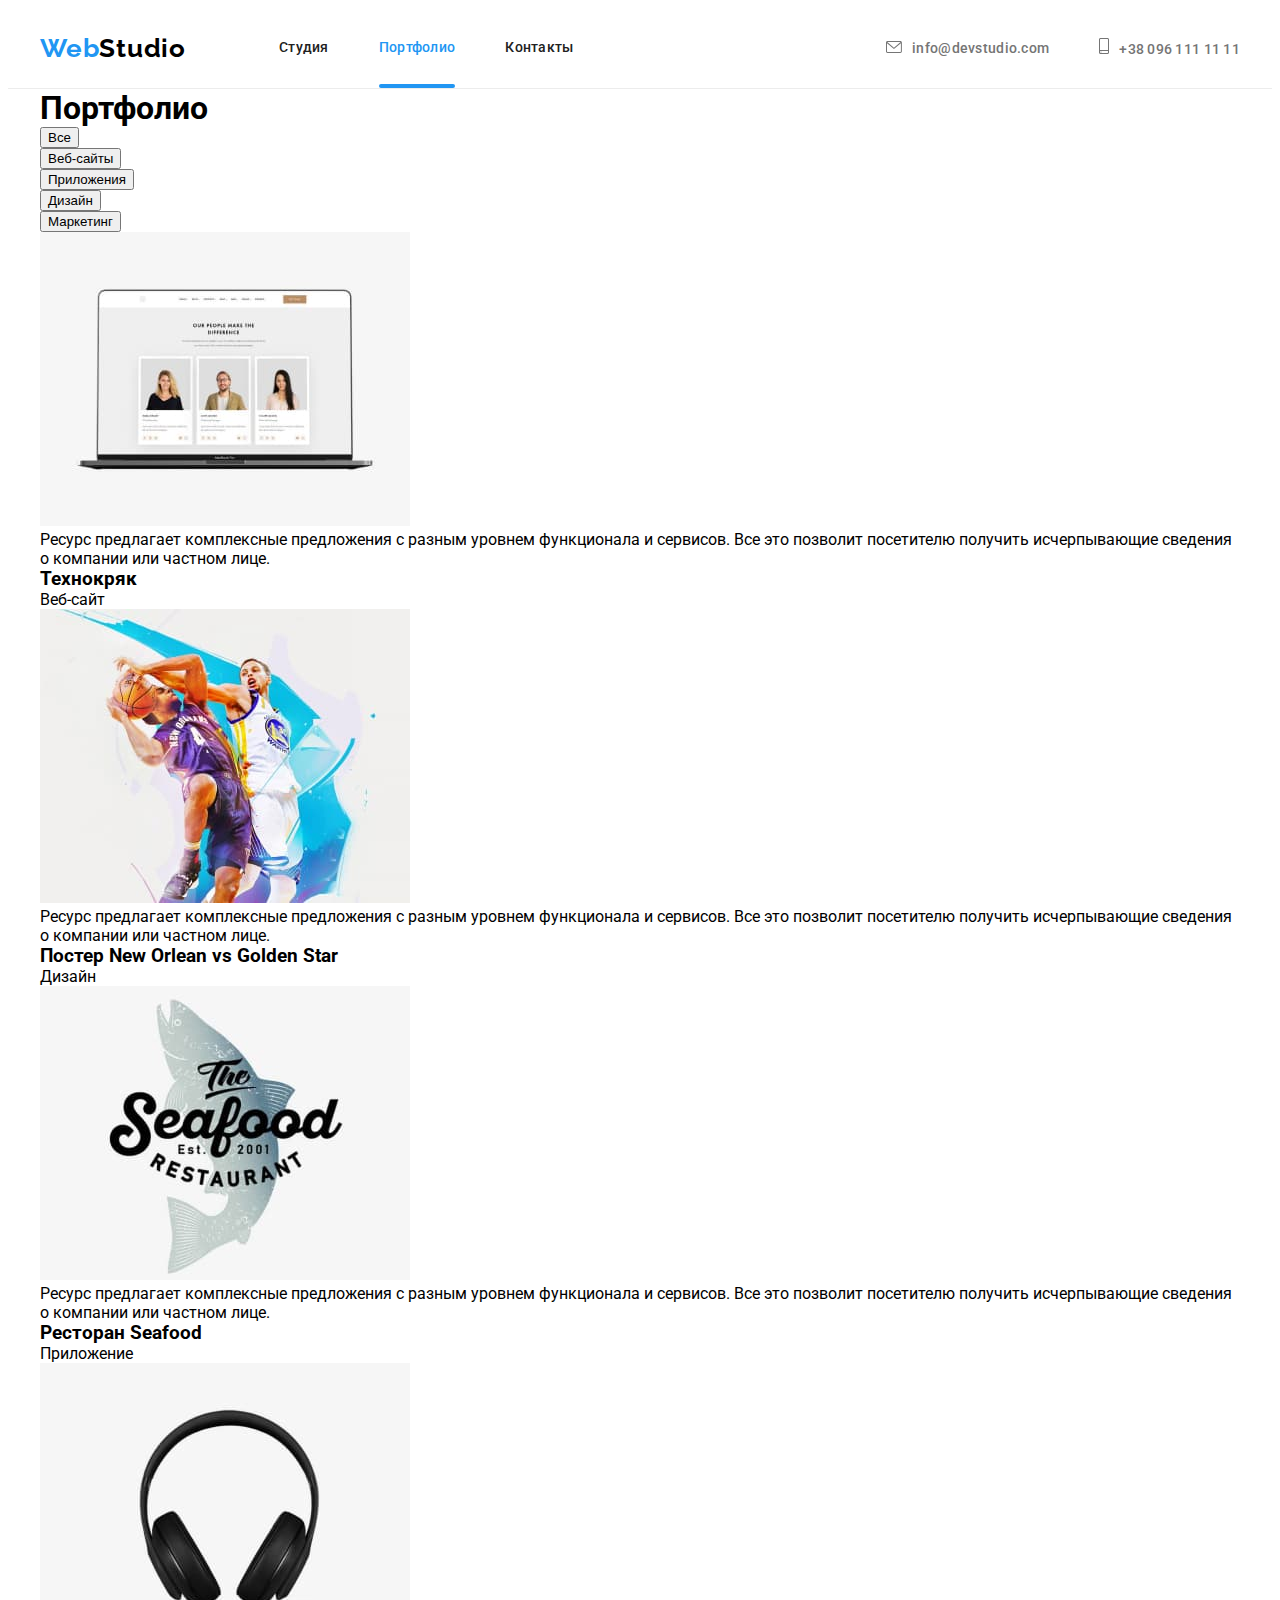
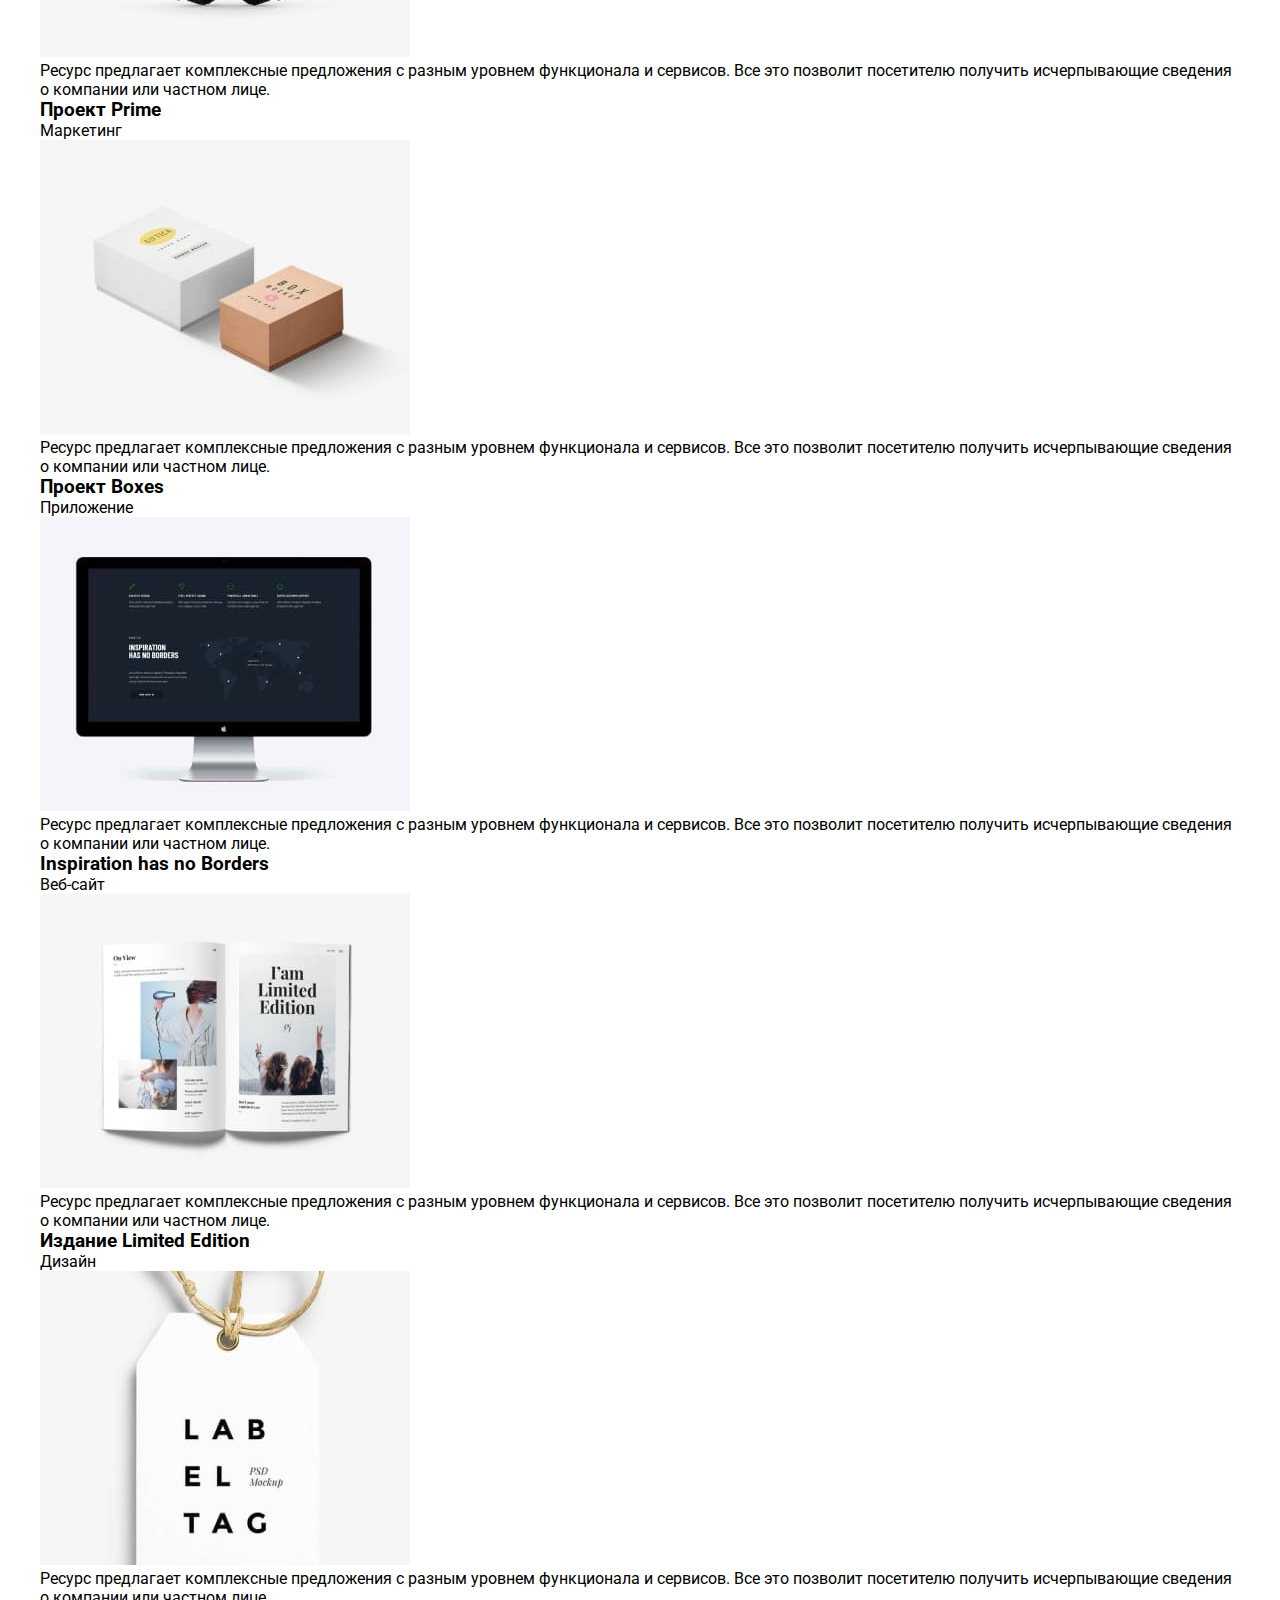
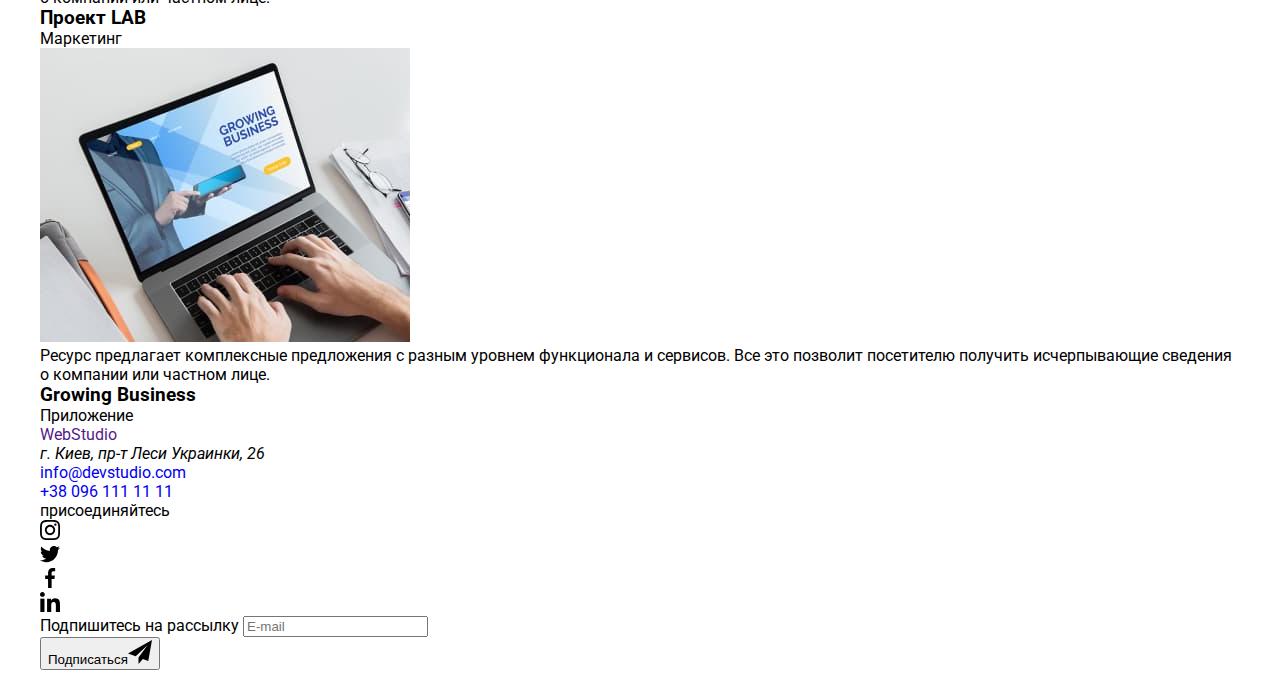
==== commit df714d4d: "0905" ====
--- a/portfolio.html
+++ b/portfolio.html
@@ -15,28 +15,33 @@
     <link
         href="https://fonts.googleapis.com/css2?family=Montserrat:wght@400;700&family=Raleway:wght@700&family=Roboto:wght@400;500;700;900&display=swap"
         rel="stylesheet">
-    <link rel="stylesheet" href="./css/styles.css">
+    <!-- <link rel="stylesheet" href="./css/styles.css"> -->
+    <link rel="stylesheet" href="./css/main.css">
     <body>
-        <header class="header">
-            <div class="container">
-                <a class="header-logo link" lang="en" href=""><span class="header-logo-second link" >Web</span>Studio</a>
-                <nav class="header-navgation">
-                    <ul class='first-header-list list'>
-                        <li class="header-item"><a class="header-link-second link" href="./index.html">Студия</a></li>
-                        <li class="header-item"><a class="header-link-first link" href="./portfolio.html">Портфолио</a></li>
-                        <li class="header-item"><a class="header-link-second link" href="">Контакты</a></li>
-                    </ul>
-                </nav>
-                    <ul class='second-header-list list'>
-                        <li><a class="header-mail link" href="mailto:info@devstudio.com"><svg class="contacts-icon" width="16" height="12">
-                                    <use href="./icons/symbol-defs.svg#icon-envelope"></use>
-                                </svg>info@devstudio.com</a></li>
-                        <li><a class="header-tel link" href="tel:+380961111111"><svg class="contacts-icon" width="10" height="16">
-                                    <use href="./icons/symbol-defs.svg#icon-smartphone"></use>
-                                </svg>+38 096 111 11 11</a></li>
-                    </ul>
-            </div>
-        </header>
+    <header class="header">
+        <div class="container">
+            <a class="logo header__logo link" lang="en" href=""><span
+                    class="logo header__logo-second link">Web</span>Studio</a>
+            <nav class="navgation">
+                <ul class='menu-list list'>
+                    <li class="menu-list__item"><a class="menu-list__link-second link" href="./index.html">Студия</a></li>
+                    <li class="menu-list__item"><a class="menu-list__link-first link" href="./portfolio.html">Портфолио</a>
+                    </li>
+                    <li class="menu-list__item"><a class="menu-list__link-second link" href="">Контакты</a></li>
+                </ul>
+            </nav>
+            <ul class='connect header__conect list'>
+                <li><a class="connect__mail link" href="mailto:info@devstudio.com"><svg
+                            class="connect__icon" width="16" height="12">
+                            <use href="./icons/symbol-defs.svg#icon-envelope"></use>
+                        </svg>info@devstudio.com</a></li>
+                <li><a class="connect__tel link" href="tel:+380961111111"><svg class="connect__icon"
+                            width="10" height="16">
+                            <use href="./icons/symbol-defs.svg#icon-smartphone"></use>
+                        </svg>+38 096 111 11 11</a></li>
+            </ul>
+        </div>
+    </header>
     <main class="portfolio-main">
         <section class="portfolio-section">
             <div class="container">
--- a/css/styles.css
+++ b/css/styles.css
@@ -1,440 +1,9 @@
-:root {
-    --header-color-first: #757575;
-    --header-color-second: #2196F3;
-    --header-color-third: #212121;
-    --title-color-first: #757575;
-    --title-color-second: #FFFFFF;
-    --main-btn-color: #2196F3;
-    --main-btn-title-color: #FFFFFF;
-    --main-title-color-first: #212121;
-    --main-title-color-second: #757575;
-}
-
-body {
-    font-family: roboto, Tahoma, sans-serif;
-}
-p,
-h1,
-h2,
-h3,
-h4,
-h5,
-h6 {
-    margin: 0;
-}
-ul,
-ol {
-    padding-left: 0;
-    margin: 0;
-}
-button {
-    cursor: pointer;
-}
-
-.link {
-    text-decoration: none;
-}
-
-.list {
-    list-style: none;
-}
-.container {
-    width: 1200px;
-    padding-left: 15px;
-    padding-right: 15px;
-    margin: 0 auto;
-}
 
 /* ---------------------------header------------------------------- */
-.header {
-    background: #FFFFFF;
-    border-bottom: 1px solid #ECECEC;
-}
-
-.header-logo {
-    font-family:'Raleway',Tahoma, sans-serif;
-    font-weight: 700;
-    font-size: 26px;
-    line-height: 1.19;
-    letter-spacing: 0.03em;
-    color:#000000;
-    margin-right: 93px;
-   }
-
-.header-logo-second {
-    font-family:'Raleway',Tahoma, sans-serif;
-    font-weight: 700;
-    font-size: 26px;
-    line-height: 1.19;
-    letter-spacing: 0.03em;
-    color:var(--header-color-second)
-}
-.first-header-list {
-    display: flex;
-}
-
-.second-header-list {
-    display: flex;
-    align-items: center;
-    margin-left: auto;
-}
-
-.header .container {
-    display: flex;
-    align-items: center;
-}
-
-.header-link-first {
-    font-weight: 500;
-    font-size: 14px;
-    line-height: 1.14;
-    letter-spacing: 0.02em;
-    color: var(--header-color-second);
-    display: block;
-    padding-bottom: 32px;
-    padding-top: 32px;
-    position: relative;
-}
-
-.header-link-first::after{
-    content: "";
-    width: 100%;
-    height: 4px;
-    background: #2196F3;
-    border-radius: 2px;
-    display: block;
-    bottom: 0;
-    position: absolute;
-    
-}
-
-.header-link-second {
-    font-weight: 500;
-    font-size: 14px;
-    line-height: 1.14;
-    letter-spacing: 0.02em;
-    display: block;
-    padding-bottom: 32px;
-    padding-top: 32px;
-    color: var(--header-color-third);
-    transition: color 250ms cubic-bezier(0.4, 0, 0.2, 1);
-}
-
-.header-item:not(:last-child) {
-    margin-right: 50px;
-}
-
-.header-link-second:hover {
-    color: var(--header-color-second)
-}
-
-.header-link-second:focus {
-    color: var(--header-color-second)
-}
-
-.header-mail {
-    font-weight: 500;
-    font-size: 14px;
-    line-height: 1.14;
-    letter-spacing: 0.02em;
-    color: var(--header-color-first);
-    transition: color 250ms cubic-bezier(0.4, 0, 0.2, 1);
-}
-.header-mail:hover {
-    color:var(--header-color-second)
-}
-.header-mail:focus {
-    color:var(--header-color-second)
-}
-.header-tel {
-    font-weight: 500;
-    font-size: 14px;
-    line-height: 1.14;
-    letter-spacing: 0.02em;
-    color: var(--header-color-first);
-    margin-left: 50px;
-    transition: color 250ms cubic-bezier(0.4, 0, 0.2, 1);
-}
-.contacts-icon{
-    fill: currentColor;
-    margin-right: 10px;
-    align-items: center;
-    
-}
-.header-tel:hover {
-    color: var(--header-color-second)
-}
-
-.header-tel:focus {
-    color: var(--header-color-second)
-}
+
 /* ---------------------------main------------------------------- */
 
-.first-main-title {
-    font-weight: 900;
-    font-size: 44px;
-    line-height: 1.36;
-    text-align: center;
-    letter-spacing: 0.06em;
-    color: var(--title-color-second);
-    margin-bottom: 30px;
-}
-
-.first-main-section {
-    padding-top: 200px;
-    padding-bottom: 200px;
-    width: 1600px;
-    height: 600px;
-    margin:0 auto;
-    background-size: cover;
-    max-width: 1600px;
-    background-color: rgba(47, 48, 58, 0.4);
-    background-image:linear-gradient(
-    rgba(47, 48, 58, 0.4), 
-    rgba(47, 48, 58, 0.4)), 
-    url(../img/herobg.jpg);
-    background-position:center;
-    background-repeat: no-repeat;
-    
-
-}
-.first-main-section .container{
-    text-align: center;
-}
-.first-main-button {
-    background-color: var(--main-btn-color);
-    font-weight: 700;
-    font-size: 16px;
-    line-height: 1.88;   
-    text-align: center;
-    letter-spacing: 0.06em;
-    color: var(--main-btn-title-color);
-    padding: 10px 32px;
-    box-shadow: 0px 4px 4px rgba(0, 0, 0, 0.15);
-    border-radius: 4px;
-    transition: background-color 250ms cubic-bezier(0.4, 0, 0.2, 1);
-    }
-
-.first-main-button:hover {
-    background-color: #188CE8;
-}
-.first-main-button:focus {
-    background-color: #188CE8;
-}
-.second-main-section {
-    padding-top: 94px;
-    padding-bottom: 94px;
-}
-
-.second-main-list {
-    display: flex;
-    justify-content: space-between;
-}
-
-.second-main-item{
-    width: 270px;
-    height: 120px;
-    background: #F5F4FA;
-    border-radius: 4px;
-    display:flex;
-    justify-content: center;
-    align-items: center;
-    margin-bottom: 30px;
-}
-.second-main-list-title {
-    font-weight: 700;
-    font-size: 14px;
-    line-height: 1.14;
-    letter-spacing: 0.03em;
-    color: var(--main-title-color-first);
-    margin-bottom: 10px;
-}
-
-.second-main-list-text {
-    font-size: 14px;
-    line-height: 1.71;
-    letter-spacing: 0.03em;
-    color: var(--main-title-color-second);
-    max-width: 270px;
-}
-
-.third-main-section{
-padding-bottom: 94px;
-}
-.third-main-list{
-    display: flex;
-    }
-
-.third-main-list-title:not(:last-child) {
-    margin-right: 30px;
-}
-
-.third-main-title {
-    font-weight: 700;
-    font-size: 36px;
-    line-height: 1.16;
-    text-align: center;
-    letter-spacing: 0.03em;
-    color: var(--main-title-color-first);
-    margin-bottom: 50px;
-}
-.third-main-list-title-img{
-    display: flex;
-}
-.third-main-img-text{
-    position: relative;
-}
-
-.third-main-list-title-text{
-position: absolute;
-width: 370px;
-height: 70px;
-font-weight: 700;
-font-size: 14px;
-bottom:0;
-line-height: 1.14;
-display: flex;
-align-items: center;
-justify-content: center;
-letter-spacing: 0.03em;
-text-transform: uppercase;
-color: #FFFFFF;
-background: rgba(47, 48, 58, 0.8);
-}
-.fourth-main-section {
-    background: #F5F4FA;
-    padding-top: 94px;
-    padding-bottom: 94px;
-
-}
-
-.fourth-main-title {
-    font-weight: 700;
-    font-size: 36px;
-    line-height: 1.16;
-    text-align: center;
-    letter-spacing: 0.03em;
-    color: var(--main-title-color-first);
-    margin-bottom: 50px
-}
-
-.fourth-main-list {
-    display: flex
-}
-
-.fourth-main-list-block {
-    width: 270px;
-    background: #FFFFFF;
-    box-shadow: 0px 1px 3px rgba(0, 0, 0, 0.12),
-    0px 1px 1px rgba(0, 0, 0, 0.14),
-    0px 2px 1px rgba(0, 0, 0, 0.2);
-    border-radius: 0px 0px 4px 4px;
-}
-.fourth-main-list-block:not(:last-child) {
-    margin-right: 30px;
-}
-
-.fourth-main-list-tt{
-    padding-top: 30px;
-    padding-bottom: 30px;
-}
-.fourth-main-list-title {
-    font-weight: 500;
-    font-size: 16px;
-    line-height: 1.18;
-    text-align: center;
-    letter-spacing: 0.03em;
-    color: var(--main-title-color-first);
-    margin-bottom: 10px;
-    
-}
-
-.fourth-main-list-text {
-    font-size: 16px;
-    line-height: 1.18;
-    letter-spacing: 0.03em;
-    text-align: center;
-    color: var(--main-title-color-second);
-    margin-bottom: 16px;
-}
-.fourth-main-soc-list-link{
-    width: 44px;
-    height: 44px;
-    background-color:#FFFFFF;
-    border-radius: 50%;
-    display:flex;
-    justify-content: center;
-    align-items: center;
-    color: #AFB1B8;
-    transition: color 250ms cubic-bezier(0.4, 0, 0.2, 1),
-    background-color 250ms cubic-bezier(0.4, 0, 0.2, 1);
-}
-
-.fourth-main-soc-icon{
-    fill: currentColor;
-}
-
-.fourth-main-soc-list-link:hover{
-    background-color: #2196F3;
-    color: #FFFFFF;
-}
-
-.fourth-main-soc-list-link:focus {
-    background-color: #2196F3;
-    color: #FFFFFF;
-}
-.fourth-main-soc-list{
-    display: flex;
-    justify-content: center;
-}
-.fourth-main-soc-list-item + .fourth-main-soc-list-item{
-    margin-left: 10px;
-}
-.fifth-main-section{
-    padding-top: 94px;
-    padding-bottom: 94px;
-}
-.fifth-main-title{
-    font-size: 36px;
-    line-height: 42px;
-    text-align: center;
-    letter-spacing: 0.03em;
-    color: #212121;
-    margin-bottom: 50px;
-}
-.fifth-main-list{
-    display: flex;
-}
-
-.fifth-main-list-item +.fifth-main-list-item{
-    margin-left: 30px;
-}
-.fifth-main-list-link{
-    width: 170px;
-    height: 92px;
-    border: 1px solid #AFB1B8;
-    box-sizing: border-box;
-    border-radius: 4px;
-    fill: #AFB1B8;
-    display:flex;
-    justify-content: center;
-    align-items: center;
-    transition: fill 250ms cubic-bezier(0.4, 0, 0.2, 1),
-    border 250ms cubic-bezier(0.4, 0, 0.2, 1);
-}
-.fifth-main-list-link:hover{
-    fill: #2196F3;
-    border: 1px solid #2196F3;
-}
-.fifth-main-list-link:focus {
-    fill: #2196F3;
-    border: 1px solid #2196F3;
-}
-
-
-.fifth-main-icon{
-    fill: currentFill;
-}
+
 
 /* ---------------------------footer------------------------------- */
 .footer {
@@ -492,31 +61,35 @@
 .fotter-soc-list-link {
     width: 44px;
     height: 44px;
-    background-color:rgba(255, 255, 255, 0.1);
     font-weight: 700;
     font-size: 14px;
     line-height: 16px;
     letter-spacing: 0.03em;
     text-transform: uppercase;
-    color: #FFFFFF;
     border-radius: 50%;
     display: flex;
     justify-content: center;
     align-items: center;
+    
+}
+
+.fotter-soc-icon {
+    fill: currentColor;
+}
+.soc-icon--dark{
+    background-color: rgba(255, 255, 255, 0.1);
+    color: #FFFFFF;
     transition: color 250ms cubic-bezier(0.4, 0, 0.2, 1),
     background-color 250ms cubic-bezier(0.4, 0, 0.2, 1);
-}
-
-.fotter-soc-icon {
-    fill: currentColor;
-}
-
-.fotter-soc-list-link:hover {
+
+}
+
+.soc-icon--dark:hover {
     background-color: #2196F3;
     color: #FFFFFF;
 }
 
-.fotter-soc-list-link:focus {
+.soc-icon--dark:focus {
     background-color: #2196F3;
     color: #FFFFFF;
 }
@@ -592,6 +165,7 @@
     border: 1px solid rgba(255, 255, 255, 0.3);
     filter: drop-shadow(0px 4px 4px rgba(0, 0, 0, 0.15));
     border-radius: 4px;
+    outline: none;
 }
     
 .footer-submint-btn-wrap{
@@ -612,6 +186,7 @@
     background: #2196F3;
     box-shadow: 0px 4px 4px rgba(0, 0, 0, 0.15);
     border-radius: 4px;
+    border-color: transparent;
     position: relative;
 }
 .send-icon{
@@ -659,15 +234,20 @@
     height: 30px;
     left: 490px;
     top: 8px;
-    fill: #2196F3;
+    fill: #000000;
     border-radius: 50%;
     background: #FFFFFF;
     border: 1px solid rgba(0, 0, 0, 0.1);
     box-sizing: border-box;
     display: flex;
     align-items: center;
-
-   
+    transition: fill 250ms cubic-bezier(0.4, 0, 0.2, 1);
+} 
+.modal-close-btn:hover{
+    fill:#2196F3;
+}
+.modal-close-btn:focus{
+    fill: #2196F3;
 }
 .modal-title{
     font-weight: 700;
@@ -676,6 +256,7 @@
     text-align: center;
     letter-spacing: 0.03em;
     color: #212121;
+    margin-bottom: 12px;
 }
 .modal-field{
     margin-bottom: 10px;
@@ -784,9 +365,13 @@
     width: 200px;
     height: 50px;
     font-size: 16px;
+    font-weight: 700;
+    font-size: 16px;
     line-height: 1.88;
+    display: flex;
     align-items: center;
     text-align: center;
+    justify-content: center;
     letter-spacing: 0.06em;
     color: #FFFFFF;
     margin-top: 30px;
@@ -794,6 +379,7 @@
     background: #188CE8;
     box-shadow: 0px 4px 4px rgba(0, 0, 0, 0.15);
     border-radius: 4px;
+    border-color: transparent;
 }
 .is-hidden{
     opacity: 0;
@@ -924,4 +510,4 @@
 
 .visually-hidden {
 display: none;
-}+}
--- a/css/main.css
+++ b/css/main.css
@@ -0,0 +1,461 @@
+:root {
+  --header-color-first: #757575;
+  --header-color-second: #2196F3;
+  --header-color-third: #212121;
+  --title-color-first: #757575;
+  --title-color-second: #FFFFFF;
+  --main-btn-color: #2196F3;
+  --main-btn-title-color: #FFFFFF;
+  --main-title-color-first: #212121;
+  --main-title-color-second: #757575;
+}
+
+.link {
+  text-decoration: none;
+}
+
+.list {
+  list-style: none;
+}
+
+.container {
+  width: 1200px;
+  padding-left: 15px;
+  padding-right: 15px;
+  margin: 0 auto;
+}
+
+.header {
+  background: #FFFFFF;
+  border-bottom: 1px solid #ECECEC;
+}
+
+.header__logo {
+  font-family: 'Raleway', Tahoma, sans-serif;
+  font-weight: 700;
+  font-size: 26px;
+  line-height: 1.19;
+  letter-spacing: 0.03em;
+  color: #000000;
+  margin-right: 93px;
+}
+
+.header__logo-second {
+  font-family: 'Raleway', Tahoma, sans-serif;
+  font-weight: 700;
+  font-size: 26px;
+  line-height: 1.19;
+  letter-spacing: 0.03em;
+  color: var(--header-color-second);
+}
+
+.menu-list {
+  display: flex;
+}
+
+.header .container {
+  display: flex;
+  align-items: center;
+}
+
+.menu-list__link-first {
+  font-weight: 500;
+  font-size: 14px;
+  line-height: 1.14;
+  letter-spacing: 0.02em;
+  color: var(--header-color-second);
+  display: block;
+  padding-bottom: 32px;
+  padding-top: 32px;
+  position: relative;
+}
+
+.menu-list__link-first::after {
+  content: "";
+  width: 100%;
+  height: 4px;
+  background: #2196F3;
+  border-radius: 2px;
+  display: block;
+  bottom: 0;
+  position: absolute;
+}
+
+.menu-list__link-second {
+  font-weight: 500;
+  font-size: 14px;
+  line-height: 1.14;
+  letter-spacing: 0.02em;
+  display: block;
+  padding-bottom: 32px;
+  padding-top: 32px;
+  color: var(--header-color-third);
+  transition: color 250ms cubic-bezier(0.4, 0, 0.2, 1);
+}
+
+.menu-list__item:not(:last-child) {
+  margin-right: 50px;
+}
+
+.menu-list__link-second:hover {
+  color: var(--header-color-second);
+}
+
+.menu-list__link-second:focus {
+  color: var(--header-color-second);
+}
+
+.header__conect {
+  display: flex;
+  align-items: center;
+  margin-left: auto;
+}
+
+.connect__mail {
+  font-weight: 500;
+  font-size: 14px;
+  line-height: 1.14;
+  letter-spacing: 0.02em;
+  color: var(--header-color-first);
+  transition: color 250ms cubic-bezier(0.4, 0, 0.2, 1);
+}
+
+.connect__mail:hover {
+  color: var(--header-color-second);
+}
+
+.connect__mail:focus {
+  color: var(--header-color-second);
+}
+
+.connect__tel {
+  font-weight: 500;
+  font-size: 14px;
+  line-height: 1.14;
+  letter-spacing: 0.02em;
+  color: var(--header-color-first);
+  margin-left: 50px;
+  transition: color 250ms cubic-bezier(0.4, 0, 0.2, 1);
+}
+
+.connect__icon {
+  fill: currentColor;
+  margin-right: 10px;
+  align-items: center;
+}
+
+.connect__tel:hover {
+  color: var(--header-color-second);
+}
+
+.connect__tel:focus {
+  color: var(--header-color-second);
+}
+
+.hero {
+  padding-top: 200px;
+  padding-bottom: 200px;
+  max-width: 1600px;
+  height: 600px;
+  margin: 0 auto;
+  background-size: cover;
+  max-width: 1600px;
+  background-color: rgba(47, 48, 58, 0.4);
+  background-image: linear-gradient(rgba(47, 48, 58, 0.4), rgba(47, 48, 58, 0.4)), url(../img/herobg.jpg);
+  background-position: center;
+  background-repeat: no-repeat;
+}
+
+.hero__title {
+  font-weight: 900;
+  font-size: 44px;
+  line-height: 1.36;
+  text-align: center;
+  letter-spacing: 0.06em;
+  color: var(--title-color-second);
+  margin-bottom: 30px;
+}
+
+.hero .container {
+  text-align: center;
+}
+
+.hero__button {
+  background-color: var(--main-btn-color);
+  font-weight: 700;
+  font-size: 16px;
+  line-height: 1.88;
+  text-align: center;
+  letter-spacing: 0.06em;
+  color: var(--main-btn-title-color);
+  padding: 10px 32px;
+  box-shadow: 0px 4px 4px rgba(0, 0, 0, 0.15);
+  border-radius: 4px;
+  transition: background-color 250ms cubic-bezier(0.4, 0, 0.2, 1);
+}
+
+.hero__button:hover {
+  background-color: #188CE8;
+}
+
+.hero__button:focus {
+  background-color: #188CE8;
+}
+
+.proposition {
+  padding-top: 94px;
+  padding-bottom: 94px;
+}
+
+.proposition__list {
+  display: flex;
+  justify-content: space-between;
+}
+
+.proposition__item {
+  width: 270px;
+  height: 120px;
+  background: #F5F4FA;
+  border-radius: 4px;
+  display: flex;
+  justify-content: center;
+  align-items: center;
+  margin-bottom: 30px;
+}
+
+.proposition__title {
+  font-weight: 700;
+  font-size: 14px;
+  line-height: 1.14;
+  letter-spacing: 0.03em;
+  color: var(--main-title-color-first);
+  margin-bottom: 10px;
+}
+
+.proposition__text {
+  font-size: 14px;
+  line-height: 1.71;
+  letter-spacing: 0.03em;
+  color: var(--main-title-color-second);
+  max-width: 270px;
+}
+
+.products {
+  padding-bottom: 94px;
+}
+
+.products__list {
+  display: flex;
+}
+
+.products__item:not(:last-child) {
+  margin-right: 30px;
+}
+
+.products__title {
+  font-weight: 700;
+  font-size: 36px;
+  line-height: 1.16;
+  text-align: center;
+  letter-spacing: 0.03em;
+  color: var(--main-title-color-first);
+  margin-bottom: 50px;
+}
+
+.products__img {
+  display: flex;
+}
+
+.products__text {
+  position: relative;
+}
+
+.products__title-text {
+  position: absolute;
+  width: 370px;
+  height: 70px;
+  font-weight: 700;
+  font-size: 14px;
+  bottom: 0;
+  line-height: 1.14;
+  display: flex;
+  align-items: center;
+  justify-content: center;
+  letter-spacing: 0.03em;
+  text-transform: uppercase;
+  color: #FFFFFF;
+  background: rgba(47, 48, 58, 0.8);
+}
+
+.team {
+  background: #F5F4FA;
+  padding-top: 94px;
+  padding-bottom: 94px;
+}
+
+.team-title {
+  font-weight: 700;
+  font-size: 36px;
+  line-height: 1.16;
+  text-align: center;
+  letter-spacing: 0.03em;
+  color: var(--main-title-color-first);
+}
+
+.team__title {
+  margin-bottom: 50px;
+}
+
+.team-list {
+  display: flex;
+}
+
+.team-block {
+  width: 270px;
+  background: #FFFFFF;
+  box-shadow: 0px 1px 3px rgba(0, 0, 0, 0.12), 0px 1px 1px rgba(0, 0, 0, 0.14), 0px 2px 1px rgba(0, 0, 0, 0.2);
+  border-radius: 0px 0px 4px 4px;
+}
+
+.team-list__block:not(:last-child) {
+  margin-right: 30px;
+}
+
+.team-block__group {
+  padding-top: 30px;
+  padding-bottom: 30px;
+}
+
+.team-block__title {
+  font-weight: 500;
+  font-size: 16px;
+  line-height: 1.18;
+  text-align: center;
+  letter-spacing: 0.03em;
+  color: var(--main-title-color-first);
+  margin-bottom: 10px;
+}
+
+.team-block__text {
+  font-size: 16px;
+  line-height: 1.18;
+  letter-spacing: 0.03em;
+  text-align: center;
+  color: var(--main-title-color-second);
+  margin-bottom: 16px;
+}
+
+.team-block__link {
+  width: 44px;
+  height: 44px;
+  border-radius: 50%;
+  display: flex;
+  justify-content: center;
+  align-items: center;
+}
+
+.soc-icon--light {
+  background-color: #FFFFFF;
+  color: #AFB1B8;
+  transition: color 250ms cubic-bezier(0.4, 0, 0.2, 1), background-color 250ms cubic-bezier(0.4, 0, 0.2, 1);
+}
+
+.soc-icon--light:hover {
+  background-color: #2196F3;
+  color: #FFFFFF;
+}
+
+.soc-icon--light:focus {
+  background-color: #2196F3;
+  color: #FFFFFF;
+}
+
+.team-block__icon {
+  fill: currentColor;
+}
+
+.team-block__soc {
+  display: flex;
+  justify-content: center;
+}
+
+.team-block__item + .team-block__item {
+  margin-left: 10px;
+}
+
+.clients {
+  padding-top: 94px;
+  padding-bottom: 94px;
+}
+
+.clients-title {
+  font-size: 36px;
+  line-height: 42px;
+  text-align: center;
+  letter-spacing: 0.03em;
+  color: #212121;
+}
+
+.clients__title {
+  margin-bottom: 50px;
+}
+
+.clients-list {
+  display: flex;
+}
+
+.clients-list__item + .clients-list__item {
+  margin-left: 30px;
+}
+
+.clients-list__link {
+  width: 170px;
+  height: 92px;
+  border: 1px solid #AFB1B8;
+  box-sizing: border-box;
+  border-radius: 4px;
+  fill: #AFB1B8;
+  display: flex;
+  justify-content: center;
+  align-items: center;
+  transition: fill 250ms cubic-bezier(0.4, 0, 0.2, 1), border 250ms cubic-bezier(0.4, 0, 0.2, 1);
+}
+
+.clients-list__link:hover {
+  fill: #2196F3;
+  border: 1px solid #2196F3;
+}
+
+.clients-list__:focus {
+  fill: #2196F3;
+  border: 1px solid #2196F3;
+}
+
+.client-list__icon {
+  fill: currentFill;
+}
+
+body {
+  font-family: roboto, Tahoma, sans-serif;
+}
+
+p,
+h1,
+h2,
+h3,
+h4,
+h5,
+h6 {
+  margin: 0;
+}
+
+ul,
+ol {
+  padding-left: 0;
+  margin: 0;
+}
+
+button {
+  cursor: pointer;
+}
+/*# sourceMappingURL=main.css.map */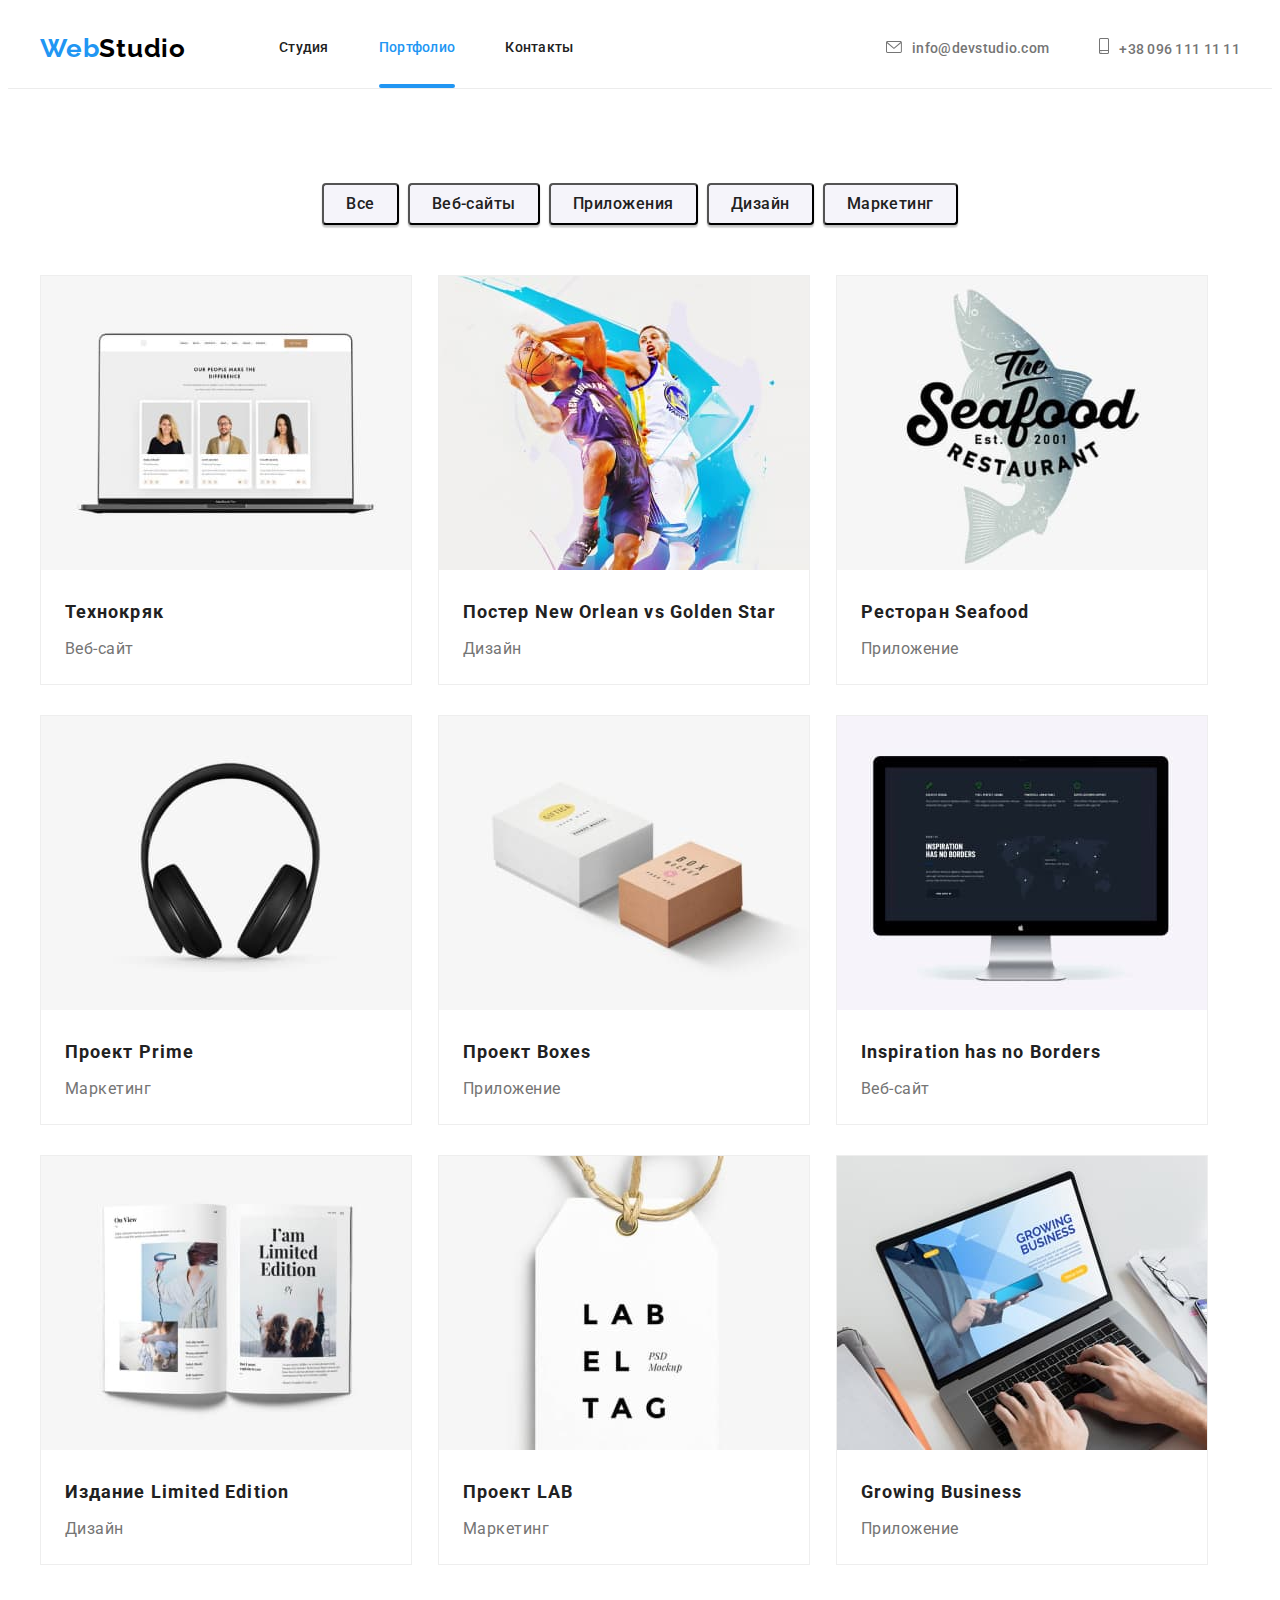
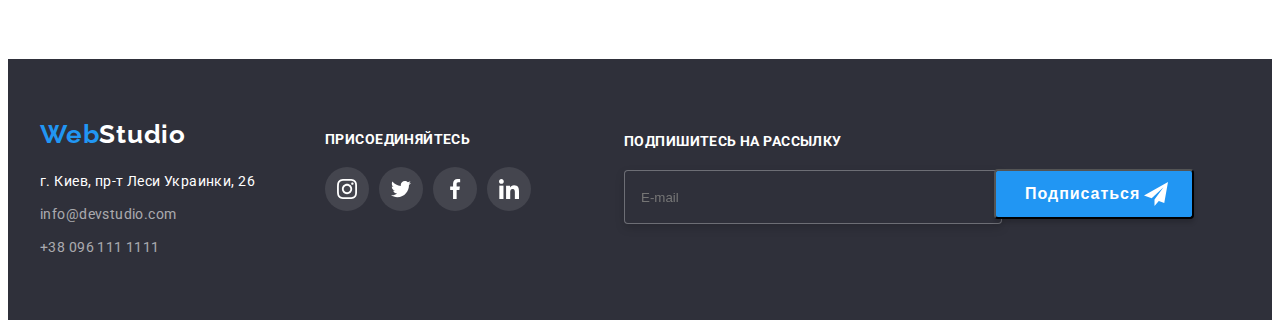
==== commit c6e85849: "17.05.22" ====
--- a/portfolio.html
+++ b/portfolio.html
@@ -42,114 +42,116 @@
             </ul>
         </div>
     </header>
-    <main class="portfolio-main">
-        <section class="portfolio-section">
+    <main>
+        <section class="portfolio">
             <div class="container">
                 <h1 class="visually-hidden">Портфолио</h1>
-                <ul class="portfolio-first-list list">
-                    <li class="portfolio-first-list-item"><button class="portfolio-first-list-button">Все</button></li>
-                    <li class="portfolio-first-list-item"><button class="portfolio-first-list-button">Веб-сайты</button></li>
-                    <li class="portfolio-first-list-item"><button class="portfolio-first-list-button">Приложения</button></li>
-                    <li class="portfolio-first-list-item"><button class="portfolio-first-list-button">Дизайн</button></li>
-                    <li class="portfolio-first-list-item"><button class="portfolio-first-list-button">Маркетинг</button></li>
+                <ul class="portfolio__btn-list list">
+                    <li class="portfolio__btn-item"><button class="portfolio__button">Все</button></li>
+                    <li class="portfolio__btn-item"><button class="portfolio__button">Веб-сайты</button></li>
+                    <li class="portfolio__btn-item"><button class="portfolio__button">Приложения</button></li>
+                    <li class="portfolio__btn-item"><button class="portfolio__button">Дизайн</button></li>
+                    <li class="portfolio__btn-item"><button class="portfolio__button">Маркетинг</button></li>
                 </ul>   
-                <ul class="portfolio-second-main-list list">
-                    <li class="portfolio-second-main-list-group">
-                        <div class="portfolio-img-text-wrap">
+                <ul class="portfolio__img-list list">
+                    <li class="portfolio__group">
+                        <div class="portfolio__wrap">
                             <a href=""><img src="img/img1-0.jpg" alt="Технокряк" width="370"></a>
-                            <p class="portfolio-img-text">Ресурс предлагает комплексные предложения с разным уровнем функционала и сервисов. Все
-                                это позволит посетителю получить исчерпывающие сведения о компании или частном лице.</p>
-                        </div>
-                        <div class="portfolio-second-main-list-tt">
-                            <h3 class="portfolio-list-text-first">Технокряк</h3>
-                            <p class="portfolio-list-text-second">Веб-сайт</p>
-                        </div>
-                    <li class="portfolio-second-main-list-group">
-                         <div class="portfolio-img-text-wrap">
+                            <p class="portfolio__img-text">Ресурс предлагает комплексные предложения с разным уровнем функционала и сервисов. Все
+                                это позволит посетителю получить исчерпывающие сведения о компании или частном лице.</p>
+                        </div>
+                        <div class="portfolio-tt">
+                            <h3 class="portfolio__title">Технокряк</h3>
+                            <p class="portfolio__text">Веб-сайт</p>
+                        </div>
+                    </li>
+                    <li class="portfolio__group">
+                        <div class="portfolio__wrap">
                             <a href=""><img src="img/img1-1.jpg" alt="Постер New Orlean vs Golden Star" width="370"></a>
-                            <p class="portfolio-img-text">Ресурс предлагает комплексные предложения с разным уровнем функционала и сервисов. Все
-                                это позволит посетителю получить исчерпывающие сведения о компании или частном лице.</p>
-                        </div>
-                        <div class="portfolio-second-main-list-tt">
-                            <h3 class="portfolio-list-text-first">Постер New Orlean vs Golden Star</h3>
-                            <p class="portfolio-list-text-second">Дизайн</p>
-                        </div>
-                    </li>
-                    <li class="portfolio-second-main-list-group">
-                        <div class="portfolio-img-text-wrap">
+                            <p class="portfolio__img-text">Ресурс предлагает комплексные предложения с разным уровнем функционала и
+                                сервисов. Все
+                                это позволит посетителю получить исчерпывающие сведения о компании или частном лице.</p>
+                        </div>
+                        <div class="portfolio-tt">
+                            <h3 class="portfolio__title">Постер New Orlean vs Golden Star</h3>
+                            <p class="portfolio__text">Дизайн</p>
+                        </div>
+                    </li>
+                    <li class="portfolio__group">
+                        <div class="portfolio__wrap">
                             <a href=""><img src="img/img1-2.jpg" alt="Ресторан Seafood" width="370"></a>
-                            <p class="portfolio-img-text">Ресурс предлагает комплексные предложения с разным уровнем функционала и сервисов. Все
-                                это позволит посетителю получить исчерпывающие сведения о компании или частном лице.</p>
-                        </div>
-                        <div class="portfolio-second-main-list-tt">
-                            <h3 class="portfolio-list-text-first">Ресторан Seafood</h3>
-                            <p class="portfolio-list-text-second">Приложение</p>
-                        </div>
-                    </li>
-                    <li class="portfolio-second-main-list-group">
-                        <div class="portfolio-img-text-wrap">
+                            <p class="portfolio__img-text">Ресурс предлагает комплексные предложения с разным уровнем функционала и сервисов. Все
+                                это позволит посетителю получить исчерпывающие сведения о компании или частном лице.</p>
+                        </div>
+                        <div class="portfolio-tt">
+                            <h3 class="portfolio__title">Ресторан Seafood</h3>
+                            <p class="portfolio__text">Приложение</p>
+                        </div>
+                    </li>
+                    <li class="portfolio__group">
+                        <div class="portfolio__wrap">
                             <a href=""><img src="img/img1-3.jpg" alt="Проект Prime" width="370"></a>
-                            <p class="portfolio-img-text">Ресурс предлагает комплексные предложения с разным уровнем функционала и сервисов. Все
-                                это позволит посетителю получить исчерпывающие сведения о компании или частном лице.</p>
-                        </div>
-                        <div class="portfolio-second-main-list-tt">
-                            <h3 class="portfolio-list-text-first">Проект Prime</h3>
-                            <p class="portfolio-list-text-second">Маркетинг</p>
-                        </div>
-                    </li>
-                    <li class="portfolio-second-main-list-group">
-                        <div class="portfolio-img-text-wrap">
+                            <p class="portfolio__img-text">Ресурс предлагает комплексные предложения с разным уровнем функционала и сервисов. Все
+                                это позволит посетителю получить исчерпывающие сведения о компании или частном лице.</p>
+                        </div>
+                        <div class="portfolio-tt">
+                            <h3 class="portfolio__title">Проект Prime</h3>
+                            <p class="portfolio__text">Маркетинг</p>
+                        </div>
+                    </li>
+                    <li class="portfolio__group">
+                        <div class="portfolio__wrap">
                             <a href=""><img src="img/img1-4.jpg" alt="PПроект Boxes" width="370"></a>
-                            <p class="portfolio-img-text">Ресурс предлагает комплексные предложения с разным уровнем функционала и сервисов. Все
-                                это позволит посетителю получить исчерпывающие сведения о компании или частном лице.</p>
-                        </div>
-                        <div class="portfolio-second-main-list-tt">
-                            <h3 class="portfolio-list-text-first">Проект Boxes</h3>
-                            <p class="portfolio-list-text-second">Приложение</p>
-                        </div>
-                    </li>
-                    <li class="portfolio-second-main-list-group">
-                        <div class="portfolio-img-text-wrap">
+                            <p class="portfolio__img-text">Ресурс предлагает комплексные предложения с разным уровнем функционала и сервисов. Все
+                                это позволит посетителю получить исчерпывающие сведения о компании или частном лице.</p>
+                        </div>
+                        <div class="portfolio-tt">
+                            <h3 class="portfolio__title">Проект Boxes</h3>
+                            <p class="portfolio__text">Приложение</p>
+                        </div>
+                    </li>
+                    <li class="portfolio__group">
+                        <div class="portfolio__wrap">
                             <a href=""><img src="img/img1-5.jpg" alt="Inspiration has no Borders" width="370"></a>
-                            <p class="portfolio-img-text">Ресурс предлагает комплексные предложения с разным уровнем функционала и сервисов. Все
-                                это позволит посетителю получить исчерпывающие сведения о компании или частном лице.</p>
-                        </div>
-                        <div class="portfolio-second-main-list-tt">
-                            <h3 class="portfolio-list-text-first">Inspiration has no Borders</h3>
-                            <p class="portfolio-list-text-second">Веб-сайт</p>
-                        </div>
-                    </li>
-                    <li class="portfolio-second-main-list-group">
-                        <div class="portfolio-img-text-wrap">
+                            <p class="portfolio__img-text">Ресурс предлагает комплексные предложения с разным уровнем функционала и сервисов. Все
+                                это позволит посетителю получить исчерпывающие сведения о компании или частном лице.</p>
+                        </div>
+                        <div class="portfolio-tt">
+                            <h3 class="portfolio__title">Inspiration has no Borders</h3>
+                            <p class="portfolio__text">Веб-сайт</p>
+                        </div>
+                    </li>
+                    <li class="portfolio__group">
+                        <div class="portfolio__wrap">
                             <a href=""><img src="img/img1-6.jpg" alt="Издание Limited Edition" width="370"></a>
-                            <p class="portfolio-img-text">Ресурс предлагает комплексные предложения с разным уровнем функционала и сервисов. Все
-                                это позволит посетителю получить исчерпывающие сведения о компании или частном лице.</p>
-                        </div>
-                        <div class="portfolio-second-main-list-tt">
-                            <h3 class="portfolio-list-text-first">Издание Limited Edition</h3>
-                            <p class="portfolio-list-text-second">Дизайн</p>
-                        </div>
-                    </li>
-                    <li class="portfolio-second-main-list-group">
-                        <div class="portfolio-img-text-wrap">
+                            <p class="portfolio__img-text">Ресурс предлагает комплексные предложения с разным уровнем функционала и сервисов. Все
+                                это позволит посетителю получить исчерпывающие сведения о компании или частном лице.</p>
+                        </div>
+                        <div class="portfolio-tt">
+                            <h3 class="portfolio__title">Издание Limited Edition</h3>
+                            <p class="portfolio__text">Дизайн</p>
+                        </div>
+                    </li>
+                    <li class="portfolio__group">
+                        <div class="portfolio__wrap">
                             <a href=""><img src="img/img1-7.jpg" alt="Проект LAB" width="370"></a>
-                            <p class="portfolio-img-text">Ресурс предлагает комплексные предложения с разным уровнем функционала и сервисов. Все
-                                это позволит посетителю получить исчерпывающие сведения о компании или частном лице.</p>
-                        </div>
-                        <div class="portfolio-second-main-list-tt">
-                            <h3 class="portfolio-list-text-first">Проект LAB</h3>
-                            <p class="portfolio-list-text-second">Маркетинг</p>
-                        </div>
-                    </li>
-                    <li class="portfolio-second-main-list-group">
-                        <div class="portfolio-img-text-wrap">
+                            <p class="portfolio__img-text">Ресурс предлагает комплексные предложения с разным уровнем функционала и сервисов. Все
+                                это позволит посетителю получить исчерпывающие сведения о компании или частном лице.</p>
+                        </div>
+                        <div class="portfolio-tt">
+                            <h3 class="portfolio__title">Проект LAB</h3>
+                            <p class="portfolio__text">Маркетинг</p>
+                        </div>
+                    </li>
+                    <li class="portfolio__group">
+                        <div class="portfolio__wrap">
                             <a href=""><img src="img/img1-8.jpg" alt="Growing Business" width="370"></a>
-                            <p class="portfolio-img-text">Ресурс предлагает комплексные предложения с разным уровнем функционала и сервисов. Все
-                                это позволит посетителю получить исчерпывающие сведения о компании или частном лице.</p>
-                        </div>
-                        <div class="portfolio-second-main-list-tt">
-                            <h3 class="portfolio-list-text-first">Growing Business</h3>
-                            <p class="portfolio-list-text-second">Приложение</p>
+                            <p class="portfolio__img-text">Ресурс предлагает комплексные предложения с разным уровнем функционала и сервисов. Все
+                                это позволит посетителю получить исчерпывающие сведения о компании или частном лице.</p>
+                        </div>
+                        <div class="portfolio-tt">
+                            <h3 class="portfolio__title">Growing Business</h3>
+                            <p class="portfolio__text">Приложение</p>
                         </div>
                     </li>
                 </ul>
@@ -158,69 +160,71 @@
     </main>
     <footer class="footer">
         <div class="container">
-            <div class="fottet-block">
-                <div class="footer-logo-soc-item">
-                    <a class="footer-logo link" lang="en" href=""><span class="footer-logo-second link">Web</span>Studio</a>
-                    <address class="footer-address">г. Киев, пр-т Леси Украинки, 26</address>
-                    <ul class="footer-list list">
-                        <li class="footer-mail-item"><a class="footer-mail-link link"
+            <div class="footer-block">
+                <div class="footer-group footer__group">
+                    <a class="footer-group__logo link" lang="en" href=""><span
+                            class="footer-group__logo-second link">Web</span>Studio</a>
+                    <address class="footer-group__address">г. Киев, пр-т Леси Украинки, 26</address>
+                    <ul class="footer-group__list list">
+                        <li class="footer-group__mail-item"><a class="footer-group__mail-link link"
                                 href="mailto:info@devstudio.com">info@devstudio.com</a></li>
-                        <li class="footer-tel-item"><a class="footer-tel-link link" href="tel:+380961111111">+38 096 111 11
-                                11</a></li>
+                        <li class="footer-group__tel-item"><a class="footer-group__tel-link link"
+                                href="tel:+380961111111">+38 096 111 1111</a></li>
                     </ul>
                 </div>
-                <div class="fotter-address-soclist">
-                    <p class="footer-logo-soc-text">присоединяйтесь</p>
-                    <ul class="fotter-soc-list list">
-                        <li class="fotter-soc-list-item">
-                            <a href="" class="fotter-soc-list-link">
-                                <svg class="fotter-soc-icon" width="20" height="20">
+                <div class="footer-soclist">
+                    <p class="footer-soclist__text">присоединяйтесь</p>
+                    <ul class="footer-soclist__list list">
+                        <li class="footer-soclist__item">
+                            <a href="" class="footer-soclist__link soc-icon--dark">
+                                <svg class="footer-soclist__icon" width="20" height="20">
                                     <use href="./icons/symbol-defs.svg#icon-instagram"></use>
                                 </svg>
                             </a>
                         </li>
-                        <li class="fotter-soc-list-item">
-                            <a href="" class="fotter-soc-list-link">
-                                <svg class="fotter-soc-icon" width="20" height="20">
+                        <li class="footer-soclist__item">
+                            <a href="" class="footer-soclist__link soc-icon--dark">
+                                <svg class="footer-soclist__icon" width="20" height="20">
                                     <use href="./icons/symbol-defs.svg#icon-twitter"></use>
                                 </svg>
                             </a>
                         </li>
-                        <li class="fotter-soc-list-item">
-                            <a href="" class="fotter-soc-list-link">
-                                <svg class="fotter-soc-icon" width="20" height="20">
+                        <li class="footer-soclist__item">
+                            <a href="" class="footer-soclist__link soc-icon--dark">
+                                <svg class="footer-soclist__icon" width="20" height="20">
                                     <use href="./icons/symbol-defs.svg#icon-facebook"></use>
                                 </svg>
     
                             </a>
                         </li>
-                        <li class="fotter-soc-list-item">
-                            <a href="" class="fotter-soc-list-link">
-                                <svg class="fotter-soc-icon" width="20" height="20">
+                        <li class="footer-soclist__item">
+                            <a href="" class="footer-soclist__link soc-icon--dark">
+                                <svg class="footer-soclist__icon" width="20" height="20">
                                     <use href="./icons/symbol-defs.svg#icon-linkedin"></use>
                                 </svg>
                             </a>
                         </li>
                     </ul>
                 </div>
-           
-                
-                    <form>
-                        <div class="footer-input-group">
-                            <div class="foter-input-wrap">
-                                <label for="footer-input" class="footer-input-label">Подпишитесь на рассылку</label>
-                                <input type="email" class="footer-input" name="footer-input" id="footer-input" placeholder="E-mail">
-                            </div>
-                            <div class="footer-submint-btn-wrap">
-                                <button tape="submint" class="footer-submint-btn">Подписаться<span><svg class="send-icon" width="24"
-                                        height="24">
+    
+    
+                <form>
+                    <div class="footer-input-group">
+                        <div class="footer-input-group__wrap">
+                            <label for="footer-input" class="footer-input-group__label">Подпишитесь на рассылку</label>
+                            <input type="email" class="footer-input-group__input" name="footer-input" id="footer-input"
+                                placeholder="E-mail">
+                        </div>
+                        <div class="footer-input-group__btn-wrap">
+                            <button tape="submint" class="footer-input-group__btn">Подписаться<span><svg
+                                        class="footer-input-group__icon" width="24" height="24">
                                         <use href="./icons/symbol-defs.svg#icon-send"></use>
                                     </svg></span></button>
-                            </div>
-                        </div>
-                    </form>
-             </div>
-            
+                        </div>
+                    </div>
+                </form>
+            </div>
+    
     
         </div>
     </footer>
--- a/css/styles.css
+++ b/css/styles.css
@@ -6,386 +6,10 @@
 
 
 /* ---------------------------footer------------------------------- */
-.footer {
-    background-color: #2F303A;
-    padding-top: 60px;
-    padding-bottom: 60px;
-}
-.footer-logo {
-    font-family:'Raleway', Tahoma, sans-serif;
-    font-weight: 700;
-    font-size: 26px;
-    line-height: 1.19;
-    letter-spacing: 0.03em;
-    color:var(--title-color-second)
-}
 
-.footer-logo-second {
-    font-family:'Raleway', Tahoma, sans-serif;
-    font-weight: 700;
-    font-size: 26px;
-    line-height: 1.19;
-    letter-spacing: 0.03em;
-    color:var(--header-color-second)
-}
-
-.footer-logo-soc-text{
-    font-weight: 700;
-    font-size: 14px;
-    line-height: 16px;
-    letter-spacing: 0.03em;
-    text-transform: uppercase;
-    color: #FFFFFF;
-    margin-bottom: 20px;
-}
-
-.footer-address {
-    font-style: normal;
-    font-size: 14px;
-    line-height: 1.71;
-    letter-spacing: 0.03em;
-    color:var(--title-color-second);
-    margin-top: 20px;
-    margin-bottom: 9px;
-}
-.fotter-address-soclist{
-    margin-left: 70px;
-    margin-top: 12px;
-    
-}
-.fottet-block{
-    display: flex;
-}
- 
-
-.fotter-soc-list-link {
-    width: 44px;
-    height: 44px;
-    font-weight: 700;
-    font-size: 14px;
-    line-height: 16px;
-    letter-spacing: 0.03em;
-    text-transform: uppercase;
-    border-radius: 50%;
-    display: flex;
-    justify-content: center;
-    align-items: center;
-    
-}
-
-.fotter-soc-icon {
-    fill: currentColor;
-}
-.soc-icon--dark{
-    background-color: rgba(255, 255, 255, 0.1);
-    color: #FFFFFF;
-    transition: color 250ms cubic-bezier(0.4, 0, 0.2, 1),
-    background-color 250ms cubic-bezier(0.4, 0, 0.2, 1);
-
-}
-
-.soc-icon--dark:hover {
-    background-color: #2196F3;
-    color: #FFFFFF;
-}
-
-.soc-icon--dark:focus {
-    background-color: #2196F3;
-    color: #FFFFFF;
-}
-
-.fotter-soc-list {
-    display: flex;
-    justify-content: center;
-}
-
-.fotter-soc-list-item +.fotter-soc-list-item {
-    margin-left: 10px;
-}
-
-.footer-mail-link {
-    font-size: 14px;
-    line-height: 1.71;
-    letter-spacing: 0.03em;
-    color: rgba(255, 255, 255, 0.6);
-    margin-bottom: 9px;
-    transition: color 250ms cubic-bezier(0.4, 0, 0.2, 1);
-}
-.footer-mail-item{
-    margin-bottom: 9px;
-}
-.footer-mail-link:hover {
-    color: var(--title-color-second)
-}
-.footer-mail-link:focus {
-    color: var(--title-color-second)
-}
-.footer-tel-link {
-    font-size: 14px;
-    line-height: 1.71;
-    letter-spacing: 0.03em;
-    color: rgba(255, 255, 255, 0.6);
-    transition: color 250ms cubic-bezier(0.4, 0, 0.2, 1);
-    
-}
-.footer-tel-link:hover {
-    color: var(--title-color-second)
-}
-
-.footer-tel-link:focus {
-    color: var(--title-color-second)
-}
-.footer-input-group{
-    display: flex;
-   
-
-}
-.foter-input-wrap{
-    width: 358px;
-    height: 100%;
-    margin-left: 93px;
-    margin-top: 12px;  
-}
-
-.footer-input-label{
-    font-weight: 700;
-    font-size: 14px;
-    line-height: 16px;
-    letter-spacing: 0.03em;
-    text-transform: uppercase;
-    color: #FFFFFF;
-}
-.footer-input{
-    width: 358px;
-    height: 50px;
-    margin-top: 20px;
-    padding-left: 16px;
-    background-color: #2F303A;
-    color: rgba(255, 255, 255, 0.6);
-    border: 1px solid rgba(255, 255, 255, 0.3);
-    filter: drop-shadow(0px 4px 4px rgba(0, 0, 0, 0.15));
-    border-radius: 4px;
-    outline: none;
-}
-    
-.footer-submint-btn-wrap{
-    margin-top: 50px;
-    margin-left: 12px;
-}
-
-.footer-submint-btn{
-    font-weight: 700;
-    font-size: 16px;
-    line-height: 1.88;
-    letter-spacing: 0.06em;
-    color: #FFFFFF;
-    width: 200px;
-    height: 50px;
-    text-align: left;
-    padding-left: 29px;
-    background: #2196F3;
-    box-shadow: 0px 4px 4px rgba(0, 0, 0, 0.15);
-    border-radius: 4px;
-    border-color: transparent;
-    position: relative;
-}
-.send-icon{
-    fill:  #FFFFFF;
-    position: absolute;
-    left: 148px;
-    top: 50%;
-    transform: translateY(-50%);
-    
-}
 
 /* ---------------------------modal-window------------------------------- */
-.backdrop{
-    position: fixed;
-    top: 0;
-    width: 100%;
-    height: 100%;
-    background: rgba(0, 0, 0, 0.2);
-    border: 1px solid #000000;
-    box-sizing: border-box;
-    box-shadow: 0px 4px 4px rgba(0, 0, 0, 0.25);
-    transition: visibility 15000ms cubic-bezier(0.4, 0, 0.2, 1), 
-    opacity 1500ms cubic-bezier(0.4, 0, 0.2, 1);
-    
-}
-.modal{
-    width: 528px;
-    height: 581px;
-    background: #FFFFFF;
-    position: absolute;
-    padding: 40px;
-    top: 50%;
-    left: 50%;
-    transform: translate(-50%, -50%) scale(1) rotate(0deg);
 
-    
-}
-
-.backdrop.is-hidden .modal{
-    transform: scale(0.5) rotate(290deg);
-}
-.modal-close-btn{
-    position: absolute;
-    width: 30px;
-    height: 30px;
-    left: 490px;
-    top: 8px;
-    fill: #000000;
-    border-radius: 50%;
-    background: #FFFFFF;
-    border: 1px solid rgba(0, 0, 0, 0.1);
-    box-sizing: border-box;
-    display: flex;
-    align-items: center;
-    transition: fill 250ms cubic-bezier(0.4, 0, 0.2, 1);
-} 
-.modal-close-btn:hover{
-    fill:#2196F3;
-}
-.modal-close-btn:focus{
-    fill: #2196F3;
-}
-.modal-title{
-    font-weight: 700;
-    font-size: 20px;
-    line-height: 1.15;
-    text-align: center;
-    letter-spacing: 0.03em;
-    color: #212121;
-    margin-bottom: 12px;
-}
-.modal-field{
-    margin-bottom: 10px;
-}
-.modal-text-field{
-    margin-left: 14px;
-}
-.modal-input{
-    width: 100%;
-    height: 40px;
-    padding-left: 30px;
-    margin-top: 4px;
-    border: 1px solid rgba(33, 33, 33, 0.2);
-    border-radius: 4px;
-    outline: none;
-    transition: border-color 250ms cubic-bezier(0.4, 0, 0.2, 1),
-    fill 250ms cubic-bezier(0.4, 0, 0.2, 1);
-}
-.modal-input:focus{
-    border-color: #2196F3;
-}
-.modal-input:focus + .input-icon{
-    fill: #2196F3;
-}
-.modal-imput-wrap{
-    position: relative;
-}
-.input-icon{
-    position: absolute;
-    left: 10px;
-    top: 50%;
-    transform: translateY(-50%);
-   
-}
-
-.modal-text {
-    width: 100%;
-    height: 120px;
-    padding: 12px 16px;
-    margin-top: 4px;
-    border: 1px solid rgba(33, 33, 33, 0.2);
-    border-radius: 4px;
-    resize: none;
-    outline: none;
-}
-.modal-text:focus{
-    border-color: #2196F3;
-}
-.modal-text::placeholder{
-    font-weight: 400;
-    font-size: 14px;
-    line-height: 1.14;
-    letter-spacing: 0.01em;
-    color: rgba(117, 117, 117, 0.5);
-}
-
-.modal-label{
-    font-weight: 400;
-    font-size: 12px;
-    line-height: 1.16; 
-    letter-spacing: 0.01em;
-    color: #757575;
-}
-.check-text{
-    font-style: normal;
-    font-weight: 400;
-    font-size: 14px;
-    line-height: 1.71;
-    letter-spacing: 0.03em;
-    color: #757575;
-    align-items: center;
-    display: flex;
-}
-.check-text span{
-    width: 16px;
-    height: 15px;
-    border: 2px solid #000000;
-    border-radius: 3px;
-    margin-right: 5px;
-    display: flex;
-    align-items: center;
-    justify-content: center;
-}
-.check-icon{
-    fill: transparent;
-
-}
-.input-check:checked+.check-text span {
-    background-color: #2196F3;
-    border: none;
-}
-.input-check:checked + .check-text .check-icon{
-    fill: #FFFFFF;   
-}
-
-.check-lic-link{
-    font-weight: 400;
-    font-size: 14px;
-    line-height: 1.71;
-    margin-left: 2px;
-    letter-spacing: 0.03em;
-    text-decoration-line: underline;
-    color: #2196F3;
-}
-.modal-submint-btn{
-    width: 200px;
-    height: 50px;
-    font-size: 16px;
-    font-weight: 700;
-    font-size: 16px;
-    line-height: 1.88;
-    display: flex;
-    align-items: center;
-    text-align: center;
-    justify-content: center;
-    letter-spacing: 0.06em;
-    color: #FFFFFF;
-    margin-top: 30px;
-    margin-left: 124px;
-    background: #188CE8;
-    box-shadow: 0px 4px 4px rgba(0, 0, 0, 0.15);
-    border-radius: 4px;
-    border-color: transparent;
-}
-.is-hidden{
-    opacity: 0;
-    pointer-events: none;
-    visibility: hidden;
-}
 /* ---------------------------portfolio------------------------------- */
 .portfolio-section {
     padding-top: 94px;
--- a/css/main.css
+++ b/css/main.css
@@ -1,3 +1,27 @@
+body {
+  font-family: roboto, Tahoma, sans-serif;
+}
+
+p,
+h1,
+h2,
+h3,
+h4,
+h5,
+h6 {
+  margin: 0;
+}
+
+ul,
+ol {
+  padding-left: 0;
+  margin: 0;
+}
+
+button {
+  cursor: pointer;
+}
+
 :root {
   --header-color-first: #757575;
   --header-color-second: #2196F3;
@@ -23,6 +47,63 @@
   padding-left: 15px;
   padding-right: 15px;
   margin: 0 auto;
+}
+
+.visually-hidden {
+  display: none;
+}
+
+.is-hidden {
+  opacity: 0;
+  pointer-events: none;
+  visibility: hidden;
+}
+
+.hero__button {
+  background-color: var(--main-btn-color);
+  font-weight: 700;
+  font-size: 16px;
+  line-height: 1.88;
+  text-align: center;
+  letter-spacing: 0.06em;
+  color: var(--main-btn-title-color);
+  padding: 10px 32px;
+  box-shadow: 0px 4px 4px rgba(0, 0, 0, 0.15);
+  border-radius: 4px;
+  transition: background-color 250ms cubic-bezier(0.4, 0, 0.2, 1);
+}
+
+.hero__button:hover {
+  background-color: #188CE8;
+}
+
+.hero__button:focus {
+  background-color: #188CE8;
+}
+
+.portfolio__button {
+  font-family: roboto, Tahoma, sans-serif;
+  background-color: #F5F4FA;
+  font-weight: 500;
+  font-size: 16px;
+  line-height: 1.62;
+  text-align: center;
+  letter-spacing: 0.03em;
+  color: #212121;
+  padding: 6px 22px;
+  box-shadow: 0px 3px 1px rgba(0, 0, 0, 0.1), 0px 1px 2px rgba(0, 0, 0, 0.08), 0px 2px 2px rgba(0, 0, 0, 0.12);
+  border-radius: 4px;
+  transition: color 250ms cubic-bezier(0.4, 0, 0.2, 1), background-color 250ms cubic-bezier(0.4, 0, 0.2, 1);
+}
+
+.portfolio__button:hover {
+  background-color: var(--main-btn-color);
+  color: var(--main-btn-title-color);
+}
+
+.portfolio__button:focus {
+  background-color: var(--main-btn-color);
+  color: var(--main-btn-title-color);
 }
 
 .header {
@@ -180,28 +261,6 @@
   text-align: center;
 }
 
-.hero__button {
-  background-color: var(--main-btn-color);
-  font-weight: 700;
-  font-size: 16px;
-  line-height: 1.88;
-  text-align: center;
-  letter-spacing: 0.06em;
-  color: var(--main-btn-title-color);
-  padding: 10px 32px;
-  box-shadow: 0px 4px 4px rgba(0, 0, 0, 0.15);
-  border-radius: 4px;
-  transition: background-color 250ms cubic-bezier(0.4, 0, 0.2, 1);
-}
-
-.hero__button:hover {
-  background-color: #188CE8;
-}
-
-.hero__button:focus {
-  background-color: #188CE8;
-}
-
 .proposition {
   padding-top: 94px;
   padding-bottom: 94px;
@@ -435,27 +494,482 @@
   fill: currentFill;
 }
 
-body {
-  font-family: roboto, Tahoma, sans-serif;
-}
-
-p,
-h1,
-h2,
-h3,
-h4,
-h5,
-h6 {
-  margin: 0;
-}
-
-ul,
-ol {
-  padding-left: 0;
-  margin: 0;
-}
-
-button {
-  cursor: pointer;
+.footer {
+  background-color: #2F303A;
+  padding-top: 60px;
+  padding-bottom: 60px;
+}
+
+.footer-group__logo {
+  font-family: 'Raleway', Tahoma, sans-serif;
+  font-weight: 700;
+  font-size: 26px;
+  line-height: 1.19;
+  letter-spacing: 0.03em;
+  color: var(--title-color-second);
+}
+
+.footer-block {
+  display: flex;
+}
+
+.footer-group__logo-second {
+  font-family: 'Raleway', Tahoma, sans-serif;
+  font-weight: 700;
+  font-size: 26px;
+  line-height: 1.19;
+  letter-spacing: 0.03em;
+  color: var(--header-color-second);
+}
+
+.footer-group__address {
+  font-style: normal;
+  font-size: 14px;
+  line-height: 1.71;
+  letter-spacing: 0.03em;
+  color: var(--title-color-second);
+  margin-top: 20px;
+  margin-bottom: 9px;
+}
+
+.footer-group__mail-link {
+  font-size: 14px;
+  line-height: 1.71;
+  letter-spacing: 0.03em;
+  color: rgba(255, 255, 255, 0.6);
+  margin-bottom: 9px;
+  transition: color 250ms cubic-bezier(0.4, 0, 0.2, 1);
+}
+
+.footer-group__mail-item {
+  margin-bottom: 9px;
+}
+
+.footer-group__mail-link:hover {
+  color: var(--title-color-second);
+}
+
+.footer-group__mail-link:focus {
+  color: var(--title-color-second);
+}
+
+.footer-group__tel-link {
+  font-size: 14px;
+  line-height: 1.71;
+  letter-spacing: 0.03em;
+  color: rgba(255, 255, 255, 0.6);
+  transition: color 250ms cubic-bezier(0.4, 0, 0.2, 1);
+}
+
+.footer-group__tel-link:hover {
+  color: var(--title-color-second);
+}
+
+.footer-group__tel-link:focus {
+  color: var(--title-color-second);
+}
+
+.footer-soclist__text {
+  font-weight: 700;
+  font-size: 14px;
+  line-height: 16px;
+  letter-spacing: 0.03em;
+  text-transform: uppercase;
+  color: #FFFFFF;
+  margin-bottom: 20px;
+}
+
+.footer-soclist {
+  margin-left: 70px;
+  margin-top: 12px;
+}
+
+.footer-soclist__link {
+  width: 44px;
+  height: 44px;
+  font-weight: 700;
+  font-size: 14px;
+  line-height: 16px;
+  letter-spacing: 0.03em;
+  text-transform: uppercase;
+  border-radius: 50%;
+  display: flex;
+  justify-content: center;
+  align-items: center;
+}
+
+.footer-soclist__icon {
+  fill: currentColor;
+}
+
+.soc-icon--dark {
+  background-color: rgba(255, 255, 255, 0.1);
+  color: #FFFFFF;
+  transition: color 250ms cubic-bezier(0.4, 0, 0.2, 1), background-color 250ms cubic-bezier(0.4, 0, 0.2, 1);
+}
+
+.soc-icon--dark:hover {
+  background-color: #2196F3;
+  color: #FFFFFF;
+}
+
+.soc-icon--dark:focus {
+  background-color: #2196F3;
+  color: #FFFFFF;
+}
+
+.footer-soclist__list {
+  display: flex;
+  justify-content: center;
+}
+
+.footer-soclist__item + .footer-soclist__item {
+  margin-left: 10px;
+}
+
+.footer-input-group {
+  display: flex;
+}
+
+.footer-input-group__wrap {
+  width: 358px;
+  height: 100%;
+  margin-left: 93px;
+  margin-top: 12px;
+}
+
+.footer-input-group__label {
+  font-weight: 700;
+  font-size: 14px;
+  line-height: 16px;
+  letter-spacing: 0.03em;
+  text-transform: uppercase;
+  color: #FFFFFF;
+}
+
+.footer-input-group__input {
+  width: 358px;
+  height: 50px;
+  margin-top: 20px;
+  padding-left: 16px;
+  background-color: #2F303A;
+  color: rgba(255, 255, 255, 0.6);
+  border: 1px solid rgba(255, 255, 255, 0.3);
+  filter: drop-shadow(0px 4px 4px rgba(0, 0, 0, 0.15));
+  border-radius: 4px;
+}
+
+.footer-input-group__btn-wrap {
+  margin-top: 50px;
+  margin-left: 12px;
+}
+
+.footer-input-group__btn {
+  font-weight: 700;
+  font-size: 16px;
+  line-height: 1.88;
+  letter-spacing: 0.06em;
+  color: #FFFFFF;
+  width: 200px;
+  height: 50px;
+  text-align: left;
+  padding-left: 29px;
+  background: #2196F3;
+  box-shadow: 0px 4px 4px rgba(0, 0, 0, 0.15);
+  border-radius: 4px;
+  position: relative;
+}
+
+.footer-input-group__icon {
+  fill: #FFFFFF;
+  position: absolute;
+  left: 148px;
+  top: 50%;
+  transform: translateY(-50%);
+}
+
+.backdrop {
+  position: fixed;
+  top: 0;
+  width: 100%;
+  height: 100%;
+  background: rgba(0, 0, 0, 0.2);
+  border: 1px solid #000000;
+  box-sizing: border-box;
+  box-shadow: 0px 4px 4px rgba(0, 0, 0, 0.25);
+  transition: visibility 15000ms cubic-bezier(0.4, 0, 0.2, 1), opacity 1500ms cubic-bezier(0.4, 0, 0.2, 1);
+}
+
+.modal {
+  width: 528px;
+  height: 581px;
+  background: #FFFFFF;
+  position: absolute;
+  padding: 40px;
+  top: 50%;
+  left: 50%;
+  transform: translate(-50%, -50%) scale(1) rotate(0deg);
+}
+
+.backdrop.is-hidden .modal {
+  transform: scale(0.5) rotate(290deg);
+}
+
+.modal-close-btn {
+  position: absolute;
+  width: 30px;
+  height: 30px;
+  left: 490px;
+  top: 8px;
+  fill: #000000;
+  border-radius: 50%;
+  background: #FFFFFF;
+  border: 1px solid rgba(0, 0, 0, 0.1);
+  box-sizing: border-box;
+  display: flex;
+  align-items: center;
+  transition: fill 250ms cubic-bezier(0.4, 0, 0.2, 1);
+}
+
+.modal-close-btn:hover {
+  fill: #2196F3;
+}
+
+.modal-close-btn:focus {
+  fill: #2196F3;
+}
+
+.modal-title {
+  font-weight: 700;
+  font-size: 20px;
+  line-height: 1.15;
+  text-align: center;
+  letter-spacing: 0.03em;
+  color: #212121;
+  margin-bottom: 12px;
+}
+
+.modal-field {
+  margin-bottom: 10px;
+}
+
+.modal-text-field {
+  margin-left: 14px;
+}
+
+.modal-input {
+  width: 100%;
+  height: 40px;
+  padding-left: 30px;
+  margin-top: 4px;
+  border: 1px solid rgba(33, 33, 33, 0.2);
+  border-radius: 4px;
+  outline: none;
+  transition: border-color 250ms cubic-bezier(0.4, 0, 0.2, 1), fill 250ms cubic-bezier(0.4, 0, 0.2, 1);
+}
+
+.modal-input:focus {
+  border-color: #2196F3;
+}
+
+.modal-input:focus + .input-icon {
+  fill: #2196F3;
+}
+
+.modal-imput-wrap {
+  position: relative;
+}
+
+.input-icon {
+  position: absolute;
+  left: 10px;
+  top: 50%;
+  transform: translateY(-50%);
+}
+
+.modal-text {
+  width: 100%;
+  height: 120px;
+  padding: 12px 16px;
+  margin-top: 4px;
+  border: 1px solid rgba(33, 33, 33, 0.2);
+  border-radius: 4px;
+  resize: none;
+  outline: none;
+}
+
+.modal-text:focus {
+  border-color: #2196F3;
+}
+
+.modal-text::placeholder {
+  font-weight: 400;
+  font-size: 14px;
+  line-height: 1.14;
+  letter-spacing: 0.01em;
+  color: rgba(117, 117, 117, 0.5);
+}
+
+.modal-label {
+  font-weight: 400;
+  font-size: 12px;
+  line-height: 1.16;
+  letter-spacing: 0.01em;
+  color: #757575;
+}
+
+.check-text {
+  font-style: normal;
+  font-weight: 400;
+  font-size: 14px;
+  line-height: 1.71;
+  letter-spacing: 0.03em;
+  color: #757575;
+  align-items: center;
+  display: flex;
+}
+
+.check-text span {
+  width: 16px;
+  height: 15px;
+  border: 2px solid #000000;
+  border-radius: 3px;
+  margin-right: 5px;
+  display: flex;
+  align-items: center;
+  justify-content: center;
+}
+
+.check-icon {
+  fill: transparent;
+}
+
+.input-check:checked + .check-text span {
+  background-color: #2196F3;
+  border: none;
+}
+
+.input-check:checked + .check-text .check-icon {
+  fill: #FFFFFF;
+}
+
+.check-lic-link {
+  font-weight: 400;
+  font-size: 14px;
+  line-height: 1.71;
+  margin-left: 2px;
+  letter-spacing: 0.03em;
+  text-decoration-line: underline;
+  color: #2196F3;
+}
+
+.modal-submint-btn {
+  width: 200px;
+  height: 50px;
+  font-size: 16px;
+  font-weight: 700;
+  font-size: 16px;
+  line-height: 1.88;
+  display: flex;
+  align-items: center;
+  text-align: center;
+  justify-content: center;
+  letter-spacing: 0.06em;
+  color: #FFFFFF;
+  margin-top: 30px;
+  margin-left: 124px;
+  background: #188CE8;
+  box-shadow: 0px 4px 4px rgba(0, 0, 0, 0.15);
+  border-radius: 4px;
+  border-color: transparent;
+}
+
+.portfolio {
+  padding-top: 94px;
+  padding-bottom: 94px;
+}
+
+.portfolio__btn-list {
+  margin-bottom: 50px;
+  display: flex;
+  justify-content: center;
+}
+
+.portfolio__btn-item:not(:last-child) {
+  margin-right: 9px;
+}
+
+.portfolio__img-list {
+  display: flex;
+  flex-wrap: wrap;
+}
+
+.portfolio__group {
+  background: #FFFFFF;
+  border: 1px solid #EEEEEE;
+  box-sizing: border-box;
+  transition: color 250ms cubic-bezier(0.4, 0, 0.2, 1);
+}
+
+.portfolio__group:not(:nth-last-child(-n+3)) {
+  margin-bottom: 30px;
+}
+
+.portfolio__group:not(:nth-last-child(3n+1)) {
+  margin-right: 26px;
+}
+
+.portfolio__group:hover {
+  box-shadow: 0px 1px 1px rgba(0, 0, 0, 0.12), 0px 4px 4px rgba(0, 0, 0, 0.06), 1px 4px 6px rgba(0, 0, 0, 0.16);
+}
+
+.portfolio__group:focus {
+  box-shadow: 0px 1px 1px rgba(0, 0, 0, 0.12), 0px 4px 4px rgba(0, 0, 0, 0.06), 1px 4px 6px rgba(0, 0, 0, 0.16);
+}
+
+.portfolio__group:hover .portfolio__img-text {
+  transform: translateY(0%);
+}
+
+.portfolio__wrap {
+  position: relative;
+  overflow: hidden;
+}
+
+.portfolio__img-text {
+  position: absolute;
+  font-style: normal;
+  font-weight: 400;
+  font-size: 18px;
+  line-height: 1.56;
+  letter-spacing: 0.03em;
+  color: #FFFFFF;
+  background: rgba(33, 150, 243, 0.9);
+  height: 100%;
+  top: 0;
+  padding: 63px 24px;
+  transform: translateY(100%);
+  transition: transform 250ms cubic-bezier(0.4, 0, 0.2, 1);
+}
+
+.portfolio__title {
+  font-style: normal;
+  font-weight: 700;
+  font-size: 18px;
+  line-height: 2;
+  letter-spacing: 0.06em;
+  color: var(--main-title-color-first);
+  margin-bottom: 4px;
+}
+
+.portfolio__text {
+  font-size: 16px;
+  line-height: 1.88;
+  letter-spacing: 0.03em;
+  color: var(--main-title-color-second);
+}
+
+.portfolio-tt {
+  padding: 20px 24px;
 }
 /*# sourceMappingURL=main.css.map */